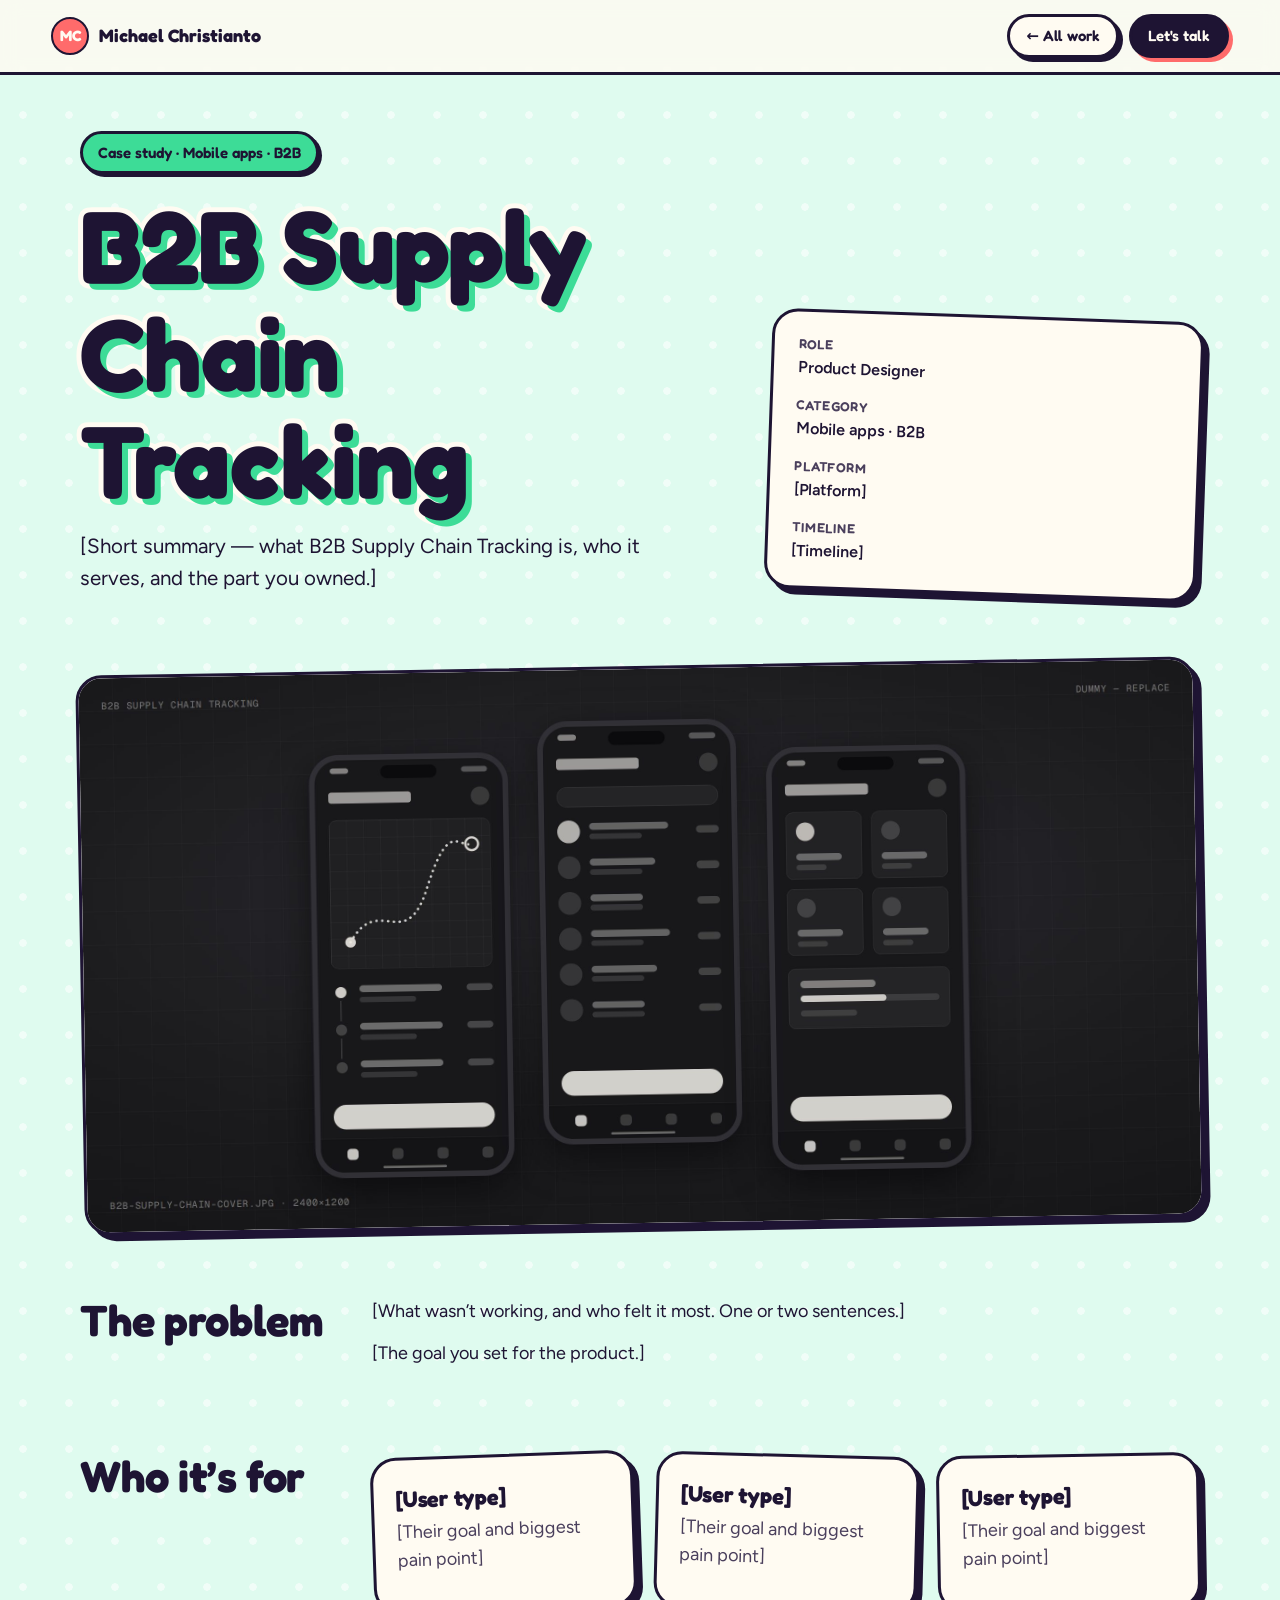
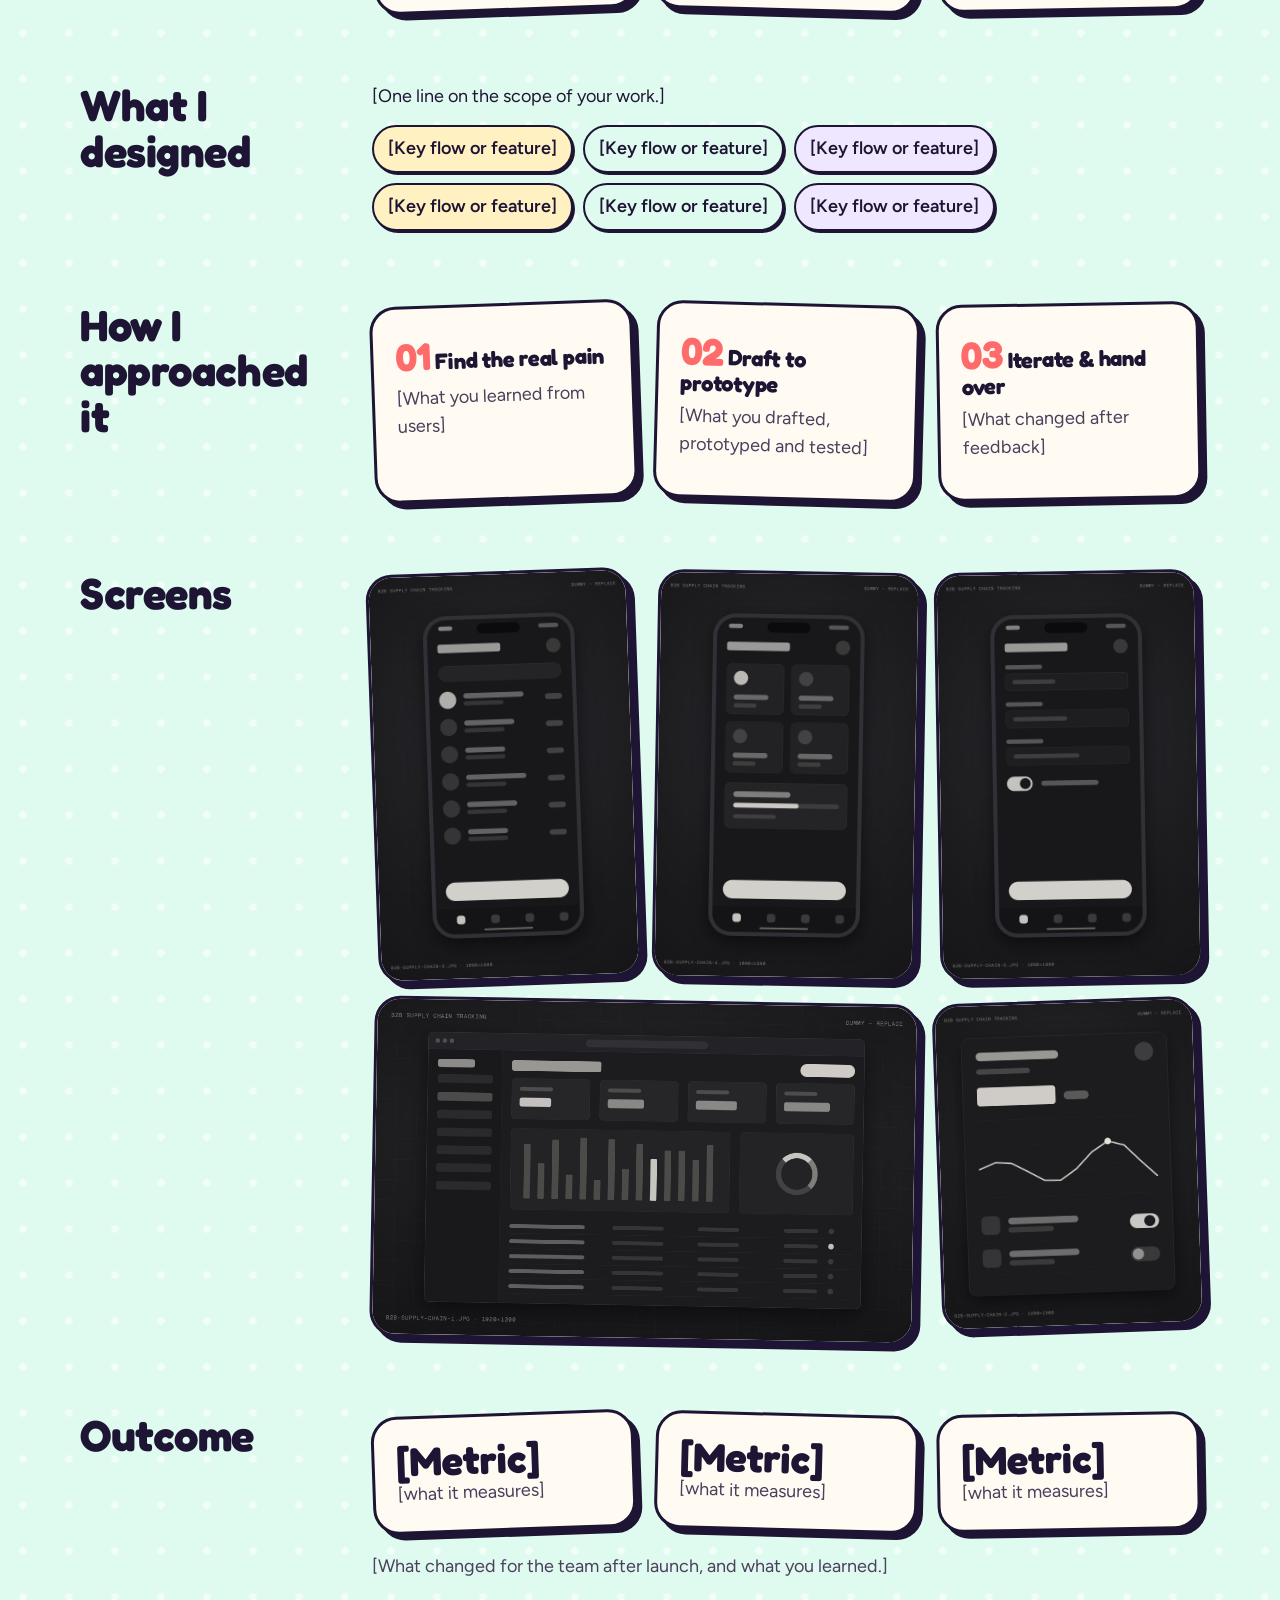
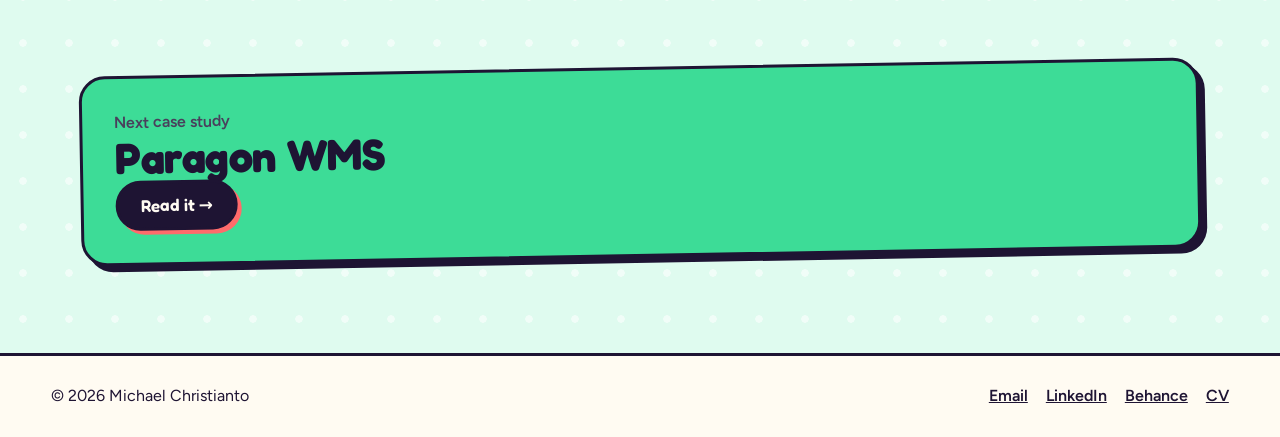
==== case/b2b-supply-chain.html @ cf715952 "Add files via upload" ====
<!doctype html>
<html lang="en">
<head>
<meta charset="utf-8">
<meta name="viewport" content="width=device-width, initial-scale=1">
<title>B2B Supply Chain Tracking — Case study · Michael Christianto</title>
<meta name="description" content="Case study: B2B Supply Chain Tracking (Mobile apps · B2B) — Product Designer, Michael Christianto.">
<link rel="icon" type="image/png" href="../assets/favicon.png">
<link rel="apple-touch-icon" href="../assets/apple-touch-icon.png">
<link rel="preconnect" href="https://fonts.googleapis.com">
<link rel="stylesheet" href="https://fonts.googleapis.com/css2?family=Fredoka:wght@500;600;700&family=Figtree:wght@400;500;600;700&display=swap">
<link rel="stylesheet" href="../assets/case.css">
<style>:root{--bg:#DFFBEF;--accent:#3DDC97}</style>
</head>
<body>
<header>
  <a class="logo" href="../index.html"><span>MC</span><span>Michael Christianto</span></a>
  <nav>
    <a class="btn" href="../index.html#work">← All work</a>
    <a class="btn btn-ink" href="mailto:michaelchristianto.job@gmail.com">Let's talk</a>
  </nav>
</header>
<main>
  <section class="hero">
    <div>
      <span class="label">Case study · Mobile apps · B2B</span>
      <h1 class="stroke">B2B Supply Chain Tracking</h1>
      <p class="lead">[Short summary — what B2B Supply Chain Tracking is, who it serves, and the part you owned.]</p>
    </div>
    <dl class="sticker meta" style="--r:2deg;margin:0"><div><dt>Role</dt><dd>Product Designer</dd></div><div><dt>Category</dt><dd>Mobile apps · B2B</dd></div><div><dt>Platform</dt><dd>[Platform]</dd></div><div><dt>Timeline</dt><dd>[Timeline]</dd></div></dl>
  </section>
  <div class="sticker shot cover" style="--r:-1deg"><span class="shot-ph">[Cover image]</span><img src="../assets/img/b2b-supply-chain-cover.jpg" alt="B2B Supply Chain Tracking — cover" decoding="async" onerror="this.remove()"></div>
  <section class="sec">
    <h2>The problem</h2>
    <div class="body"><p>[What wasn’t working, and who felt it most. One or two sentences.]</p><p>[The goal you set for the product.]</p></div>
  </section>
  <section class="sec">
    <h2>Who it’s for</h2>
    <div class="body"><div class="steps"><div class="sticker step" style="--r:-2deg"><h3>[User type]</h3><p>[Their goal and biggest pain point]</p></div><div class="sticker step" style="--r:1.5deg"><h3>[User type]</h3><p>[Their goal and biggest pain point]</p></div><div class="sticker step" style="--r:-1deg"><h3>[User type]</h3><p>[Their goal and biggest pain point]</p></div></div></div>
  </section>
  <section class="sec">
    <h2>What I designed</h2>
    <div class="body"><p>[One line on the scope of your work.]</p><div class="chips"><span>[Key flow or feature]</span><span>[Key flow or feature]</span><span>[Key flow or feature]</span><span>[Key flow or feature]</span><span>[Key flow or feature]</span><span>[Key flow or feature]</span></div></div>
  </section>
  <section class="sec">
    <h2>How I approached it</h2>
    <div class="body"><div class="steps"><div class="sticker step" style="--r:-2deg"><h3><b>01</b> Find the real pain</h3><p>[What you learned from users]</p></div><div class="sticker step" style="--r:1.5deg"><h3><b>02</b> Draft to prototype</h3><p>[What you drafted, prototyped and tested]</p></div><div class="sticker step" style="--r:-1deg"><h3><b>03</b> Iterate &amp; hand over</h3><p>[What changed after feedback]</p></div></div></div>
  </section>
  <section class="sec">
    <h2>Screens</h2>
    <div class="body"><div class="gallery"><div class="sticker shot" style="--r:-2deg"><span class="shot-ph">[Mobile screen]</span><img src="../assets/img/b2b-supply-chain-3.jpg" alt="B2B Supply Chain Tracking — mobile screen 1" loading="lazy" decoding="async" onerror="this.remove()"></div><div class="sticker shot" style="--r:1deg"><span class="shot-ph">[Mobile screen]</span><img src="../assets/img/b2b-supply-chain-4.jpg" alt="B2B Supply Chain Tracking — mobile screen 2" loading="lazy" decoding="async" onerror="this.remove()"></div><div class="sticker shot" style="--r:-1deg"><span class="shot-ph">[Mobile screen]</span><img src="../assets/img/b2b-supply-chain-5.jpg" alt="B2B Supply Chain Tracking — mobile screen 3" loading="lazy" decoding="async" onerror="this.remove()"></div><div class="sticker shot wide" style="--r:1deg"><span class="shot-ph">[Wide screen]</span><img src="../assets/img/b2b-supply-chain-1.jpg" alt="B2B Supply Chain Tracking — wide screen" loading="lazy" decoding="async" onerror="this.remove()"></div><div class="sticker shot detail" style="--r:-2deg"><span class="shot-ph">[Detail]</span><img src="../assets/img/b2b-supply-chain-2.jpg" alt="B2B Supply Chain Tracking — detail" loading="lazy" decoding="async" onerror="this.remove()"></div></div></div>
  </section>
  <section class="sec">
    <h2>Outcome</h2>
    <div class="body"><div class="results"><div class="sticker" style="--r:-2deg"><strong>[Metric]</strong><span class="muted">[what it measures]</span></div><div class="sticker" style="--r:1.5deg"><strong>[Metric]</strong><span class="muted">[what it measures]</span></div><div class="sticker" style="--r:-1deg"><strong>[Metric]</strong><span class="muted">[what it measures]</span></div></div><p class="muted" style="margin-top:22px">[What changed for the team after launch, and what you learned.]</p></div>
  </section>
  <a class="sticker next" href="paragon-wms.html" style="--r:-1deg">
    <div><span class="muted" style="font-weight:600">Next case study</span><h2>Paragon WMS</h2></div>
    <span class="btn btn-ink">Read it →</span>
  </a>
</main>
<footer>
  <span>© 2026 Michael Christianto</span>
  <nav>
    <a href="mailto:michaelchristianto.job@gmail.com">Email</a>
    <a href="https://www.linkedin.com/in/michael-christiantoo/" target="_blank" rel="noopener noreferrer">LinkedIn</a>
    <a href="https://www.behance.net/michaelchristianto" target="_blank" rel="noopener noreferrer">Behance</a>
    <a href="https://drive.google.com/file/d/1l_kRScQsm5MerBtPpweXRXTKqoEeShX1/view?usp=drive_link" target="_blank" rel="noopener noreferrer">CV</a>
  </nav>
</footer>
<script src="../assets/bubbles.js"></script>
</body>
</html>
---- assets/case.css ----
/* Case study pages — same sticker language as the landing page */
:root{
  --ink:#1E1433; --cream:#FFFBF2; --muted:#4A3F5C;
  --coral:#FF6B6B; --butter:#FFD23F; --mint:#3DDC97; --sky:#4DA8FF; --lilac:#A77BFF; --pink:#FF8FC7;
  --bg:#FFF3B8; --accent:var(--butter);
  --display:'Fredoka',system-ui,sans-serif;
}
*{box-sizing:border-box}
html{scroll-behavior:smooth}
body{margin:0;font-family:'Figtree',system-ui,sans-serif;color:var(--ink);line-height:1.55;
  background-color:var(--bg);
  background-image:radial-gradient(rgba(255,255,255,.55) 3.5px,transparent 4px);
  background-size:46px 46px}
a{color:inherit}
h1,h2,h3{font-family:var(--display);margin:0;font-weight:700;letter-spacing:-.01em;line-height:1.05}
img{max-width:100%;display:block}

.sticker{background:var(--cream);border:3px solid var(--ink);border-radius:26px;box-shadow:6px 6px 0 var(--ink);transform:rotate(var(--r,0deg));transition:transform .25s cubic-bezier(.34,1.56,.64,1),box-shadow .25s}
a.sticker{text-decoration:none;display:block}
a.sticker:hover{transform:rotate(calc(var(--r,0deg) * -1)) translate(-3px,-3px);box-shadow:9px 9px 0 var(--ink)}
a.sticker:active{transform:translate(3px,3px) scale(.98);box-shadow:2px 2px 0 var(--ink)}
.label{display:inline-flex;align-items:center;padding:7px 15px;border:3px solid var(--ink);border-radius:999px;font-family:var(--display);font-weight:600;font-size:15px;box-shadow:3px 3px 0 var(--ink);background:var(--accent)}
.btn{display:inline-flex;align-items:center;gap:10px;height:50px;padding:0 22px;border:3px solid var(--ink);border-radius:999px;font-family:var(--display);font-weight:600;font-size:17px;text-decoration:none;box-shadow:4px 4px 0 var(--ink);transition:transform .2s,box-shadow .2s;background:var(--cream)}
.btn:hover{transform:translate(-2px,-2px);box-shadow:6px 6px 0 var(--ink)}
.btn:active{transform:translate(3px,3px);box-shadow:1px 1px 0 var(--ink)}
.btn-ink{background:var(--ink);color:var(--cream);box-shadow:4px 4px 0 var(--coral)}
.ph{display:grid;place-items:center;text-align:center;padding:16px;font-family:var(--display);font-weight:600;color:var(--muted);border:3px dashed rgba(30,20,51,.35);border-radius:18px;background:rgba(255,255,255,.45)}
.muted{color:var(--muted)}
.stroke{-webkit-text-stroke:10px var(--cream);paint-order:stroke fill}

header{position:sticky;top:0;z-index:10;display:flex;justify-content:space-between;align-items:center;gap:12px;padding:14px clamp(16px,4vw,56px);background:rgba(255,251,242,.8);-webkit-backdrop-filter:blur(10px);backdrop-filter:blur(10px);border-bottom:3px solid var(--ink)}
.logo{display:flex;align-items:center;gap:10px;text-decoration:none;font-family:var(--display);font-weight:700;font-size:18px}
.logo span:first-child{width:38px;height:38px;border-radius:50%;background:var(--coral);color:var(--cream);display:grid;place-items:center;font-size:15px;border:2.5px solid var(--ink)}
header nav{display:flex;gap:10px}
header nav .btn{height:44px;font-size:15px;padding:0 16px}

main{width:min(1120px,100% - 32px);margin:0 auto;padding:56px 0 96px;display:flex;flex-direction:column;gap:72px}
.hero{display:grid;grid-template-columns:1.2fr .8fr;gap:40px;align-items:end}
.hero h1{font-size:clamp(48px,8vw,104px);text-shadow:6px 6px 0 var(--accent);margin:18px 0 16px}
.hero .lead{font-size:clamp(18px,1.6vw,21px);max-width:560px;margin:0}
.meta{padding:22px 24px;display:grid;gap:14px}
.meta div{display:grid;gap:2px}
.meta dt{font-family:var(--display);font-weight:600;font-size:13px;letter-spacing:.06em;text-transform:uppercase;color:var(--muted)}
.meta dd{margin:0;font-weight:600}
.cover{aspect-ratio:2/1}

.sec{display:grid;grid-template-columns:260px 1fr;gap:32px;align-items:start}
.sec h2{font-size:clamp(30px,3.4vw,44px)}
.sec .body{font-size:18px}
.sec .body p{margin:0 0 14px}
.chips{display:flex;flex-wrap:wrap;gap:10px;margin-top:6px}
.chips span{padding:8px 14px;border:2.5px solid var(--ink);border-radius:999px;background:var(--cream);font-weight:600;box-shadow:2px 2px 0 var(--ink);transition:transform .2s}
.chips span:nth-child(3n+1){background:#FFF1C2}.chips span:nth-child(3n+2){background:#DFFBEF}.chips span:nth-child(3n){background:#EFE6FF}
.chips span:hover{transform:translateY(-3px) rotate(-2deg)}
.steps{display:grid;grid-template-columns:repeat(3,1fr);gap:20px}
.step{padding:22px}
.step b{font-family:var(--display);font-size:38px;color:var(--coral)}
.step h3{font-size:22px;margin:6px 0 8px}
.step p{margin:0;color:var(--muted)}
.gallery{display:grid;grid-template-columns:repeat(3,1fr);gap:20px}
.gallery .ph{aspect-ratio:9/16}
.gallery .wide{grid-column:span 2;aspect-ratio:auto}
.results{display:grid;grid-template-columns:repeat(3,1fr);gap:20px}
.results .sticker{padding:22px}
.results strong{display:block;font-family:var(--display);font-size:40px;line-height:1}

.next{display:flex;justify-content:space-between;align-items:center;gap:24px;padding:32px;background:var(--accent)}
.next h2{font-size:clamp(28px,3.4vw,44px)}
footer{border-top:3px solid var(--ink);padding:28px clamp(16px,4vw,56px);display:flex;justify-content:space-between;flex-wrap:wrap;gap:16px;background:var(--cream)}
footer nav{display:flex;gap:18px;flex-wrap:wrap}
footer a{font-weight:600}

@media (max-width:860px){
  header nav .btn:not(.btn-ink){display:none}
  .hero,.sec{grid-template-columns:1fr}
  .sec{gap:14px}
  .steps,.results{grid-template-columns:1fr}
  .gallery{grid-template-columns:1fr 1fr}
  .gallery .wide{grid-column:span 2}
  .next{flex-direction:column;align-items:flex-start}
  main{gap:56px;padding-top:36px}
}
@media (max-width:420px){ .logo span:last-child{display:none} .gallery{gap:12px} }
@media (prefers-reduced-motion:reduce){ *{transition:none!important;scroll-behavior:auto!important} }

/* ---------- round 3: images, lists, process ---------- */
.shot{position:relative;overflow:hidden;background:#fff;padding:0}
.shot img{position:absolute;inset:0;width:100%;height:100%;object-fit:cover;display:block}
.shot-ph{position:absolute;inset:0;display:grid;place-items:center;font-family:var(--display);font-weight:600;color:var(--muted)}
.gallery .shot{aspect-ratio:9/14}
.gallery .shot.wide{grid-column:span 2;aspect-ratio:16/10}
.gallery .shot.detail{aspect-ratio:4/5}
.ticks{list-style:none;margin:0;padding:0;display:grid;gap:12px}
.ticks li{position:relative;padding:14px 18px 14px 56px;background:var(--cream);border:3px solid var(--ink);border-radius:18px;box-shadow:3px 3px 0 var(--ink);font-weight:500}
.ticks li::before{content:"✓";position:absolute;left:14px;top:50%;transform:translateY(-50%);width:28px;height:28px;border-radius:50%;display:grid;place-items:center;background:var(--mint);border:2px solid var(--ink);font-weight:700;font-size:14px}
.ticks.bad li::before{content:"!";background:var(--coral);color:var(--cream)}
.steps.two{grid-template-columns:repeat(2,1fr)}
.flow-list{list-style:none;margin:12px 0 0;padding:0;counter-reset:f;display:grid;gap:10px}
.flow-list li{counter-increment:f;display:flex;gap:12px;align-items:center;font-weight:600}
.flow-list li::before{content:counter(f);flex:none;width:28px;height:28px;border-radius:50%;display:grid;place-items:center;background:var(--accent);border:2px solid var(--ink);font-family:var(--display);font-size:13px}
.step b + h3,.step h3 b{color:var(--coral)}
@media (max-width:860px){
  .cover{aspect-ratio:4/3}
  .gallery .shot.detail{grid-column:span 2}
  .steps.two{grid-template-columns:1fr}
}
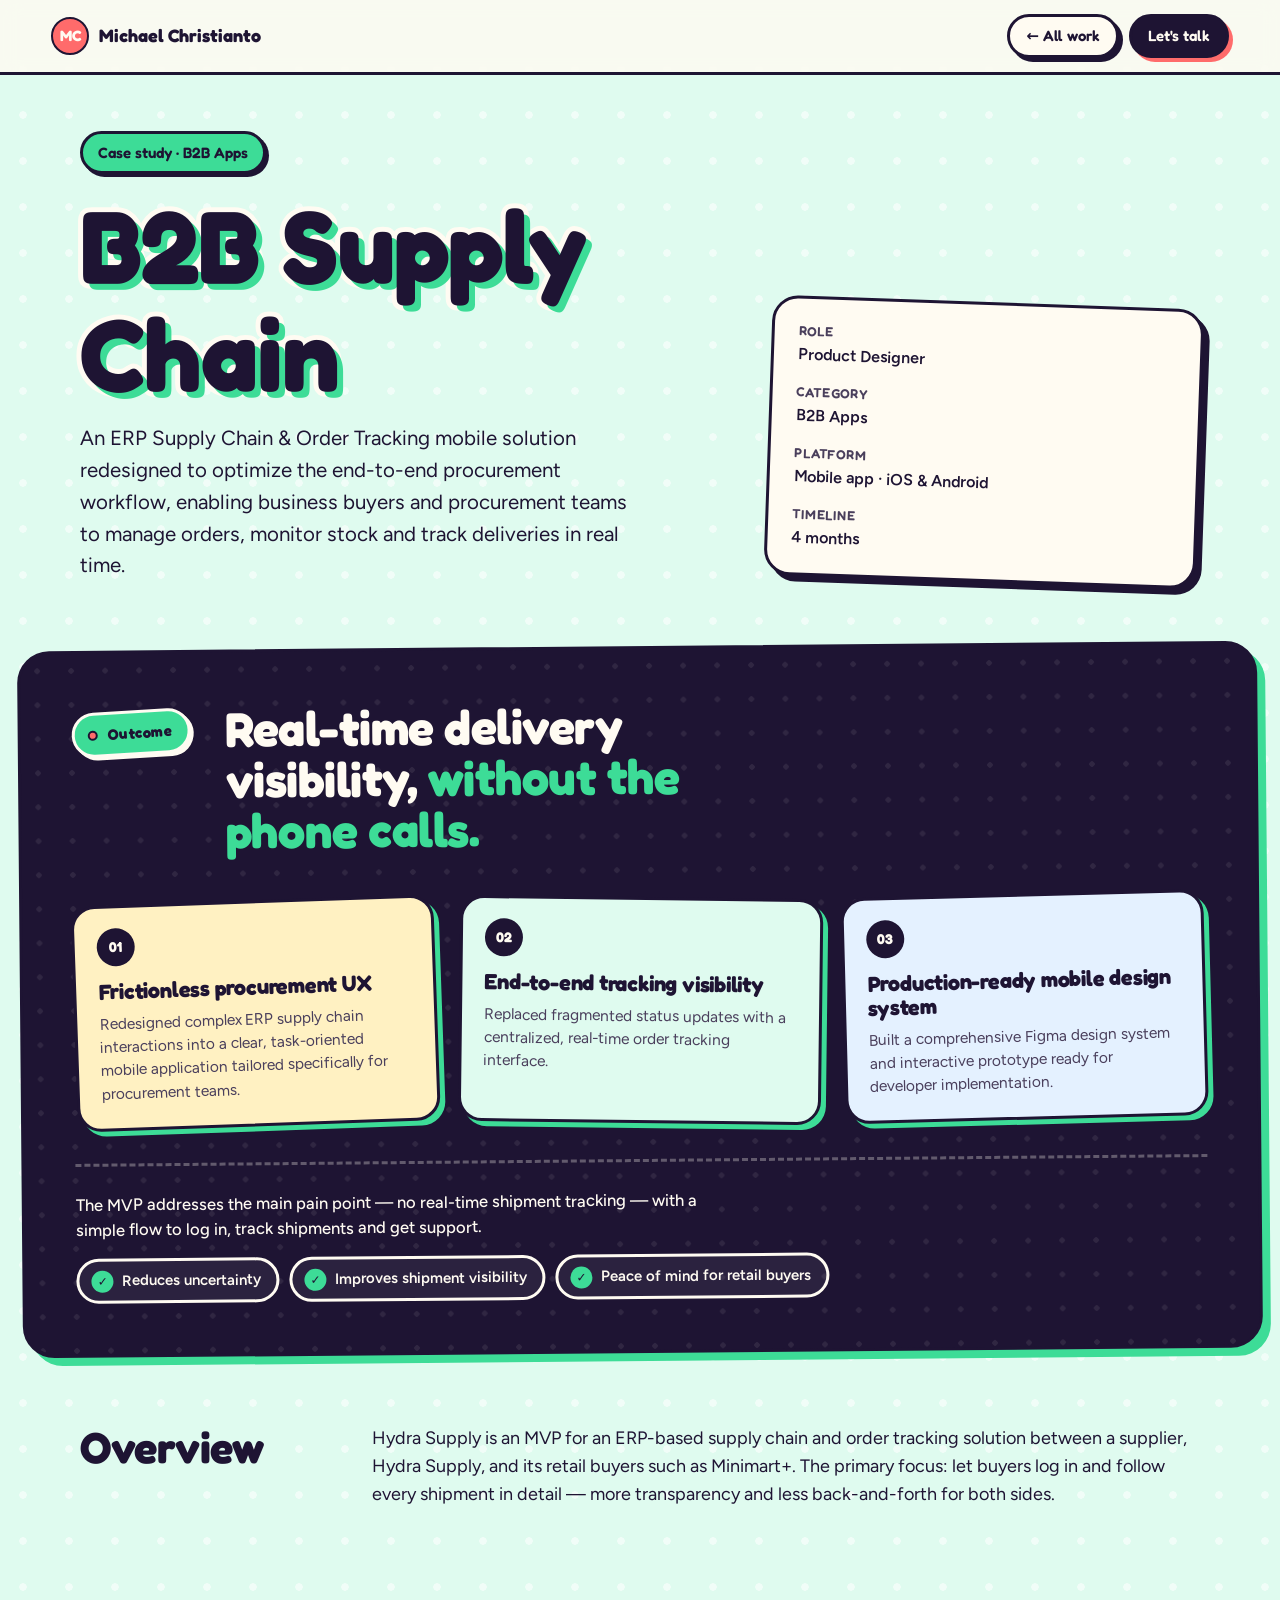
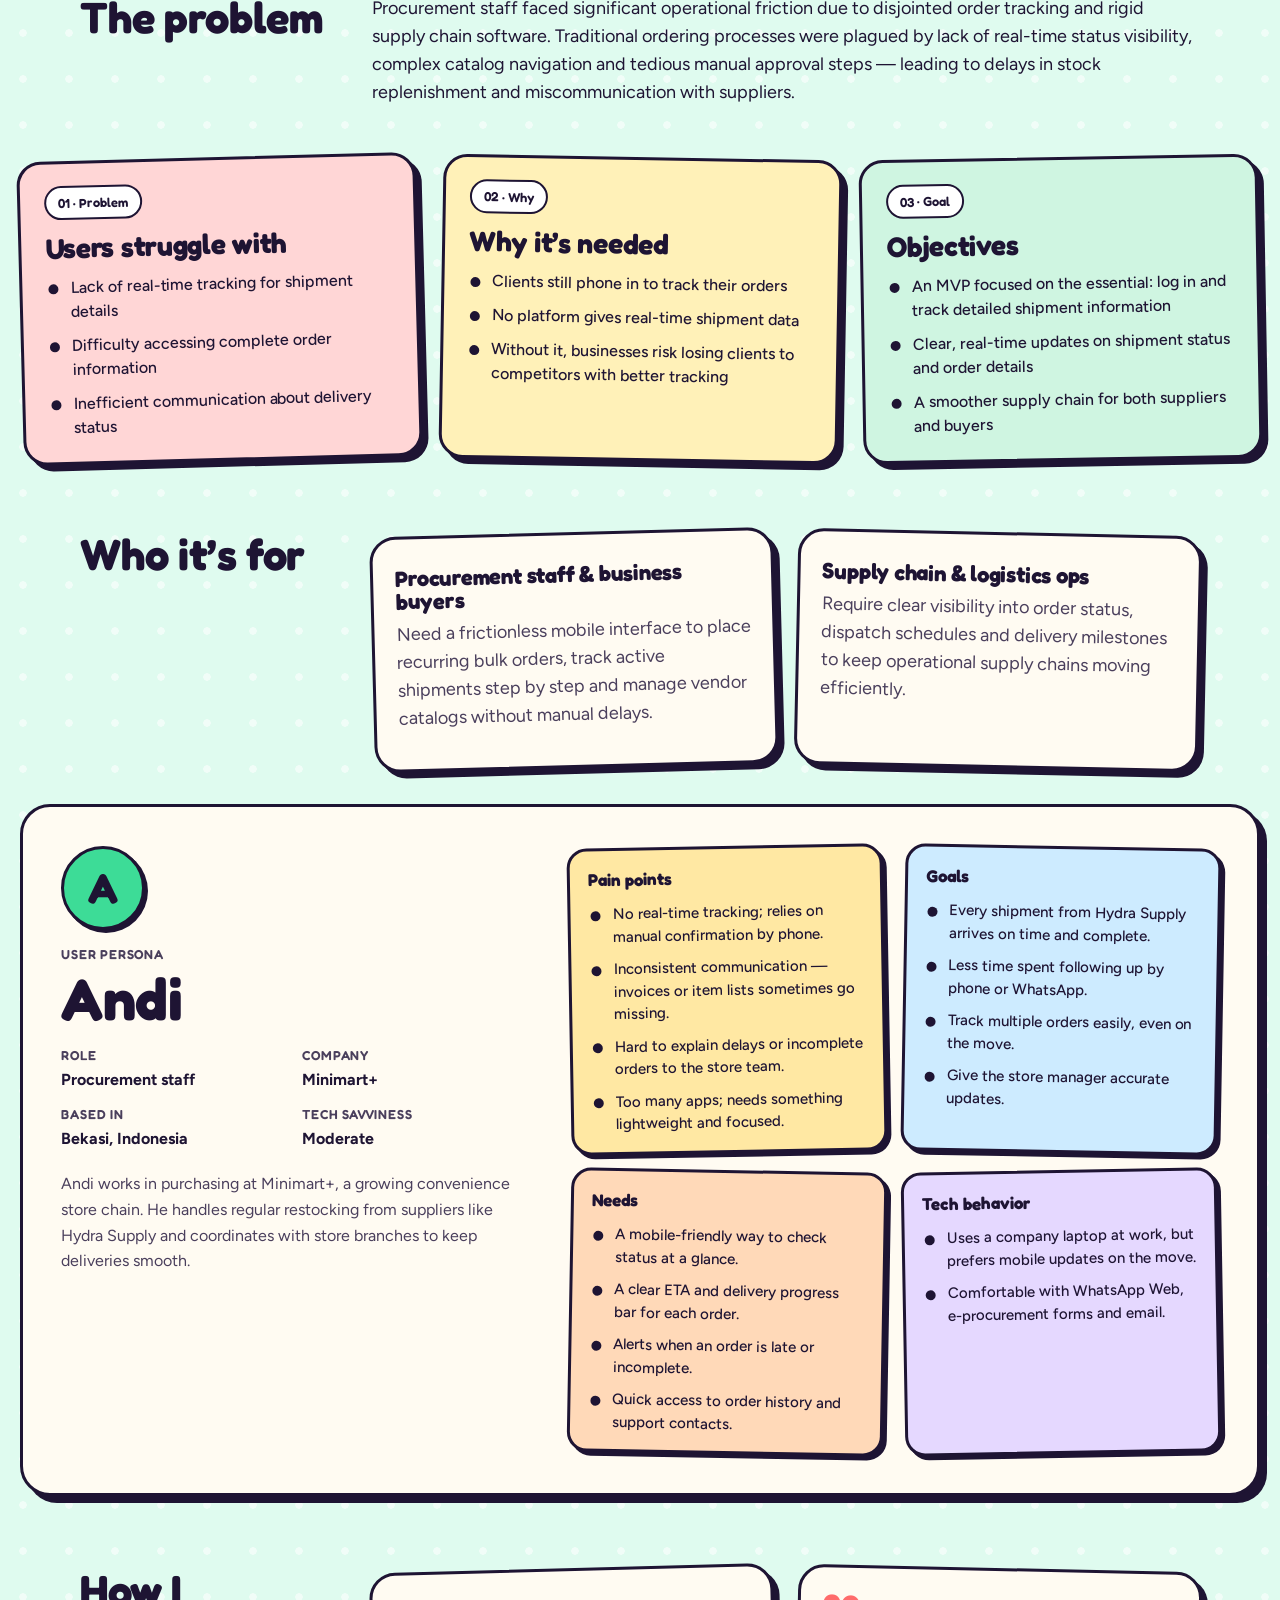
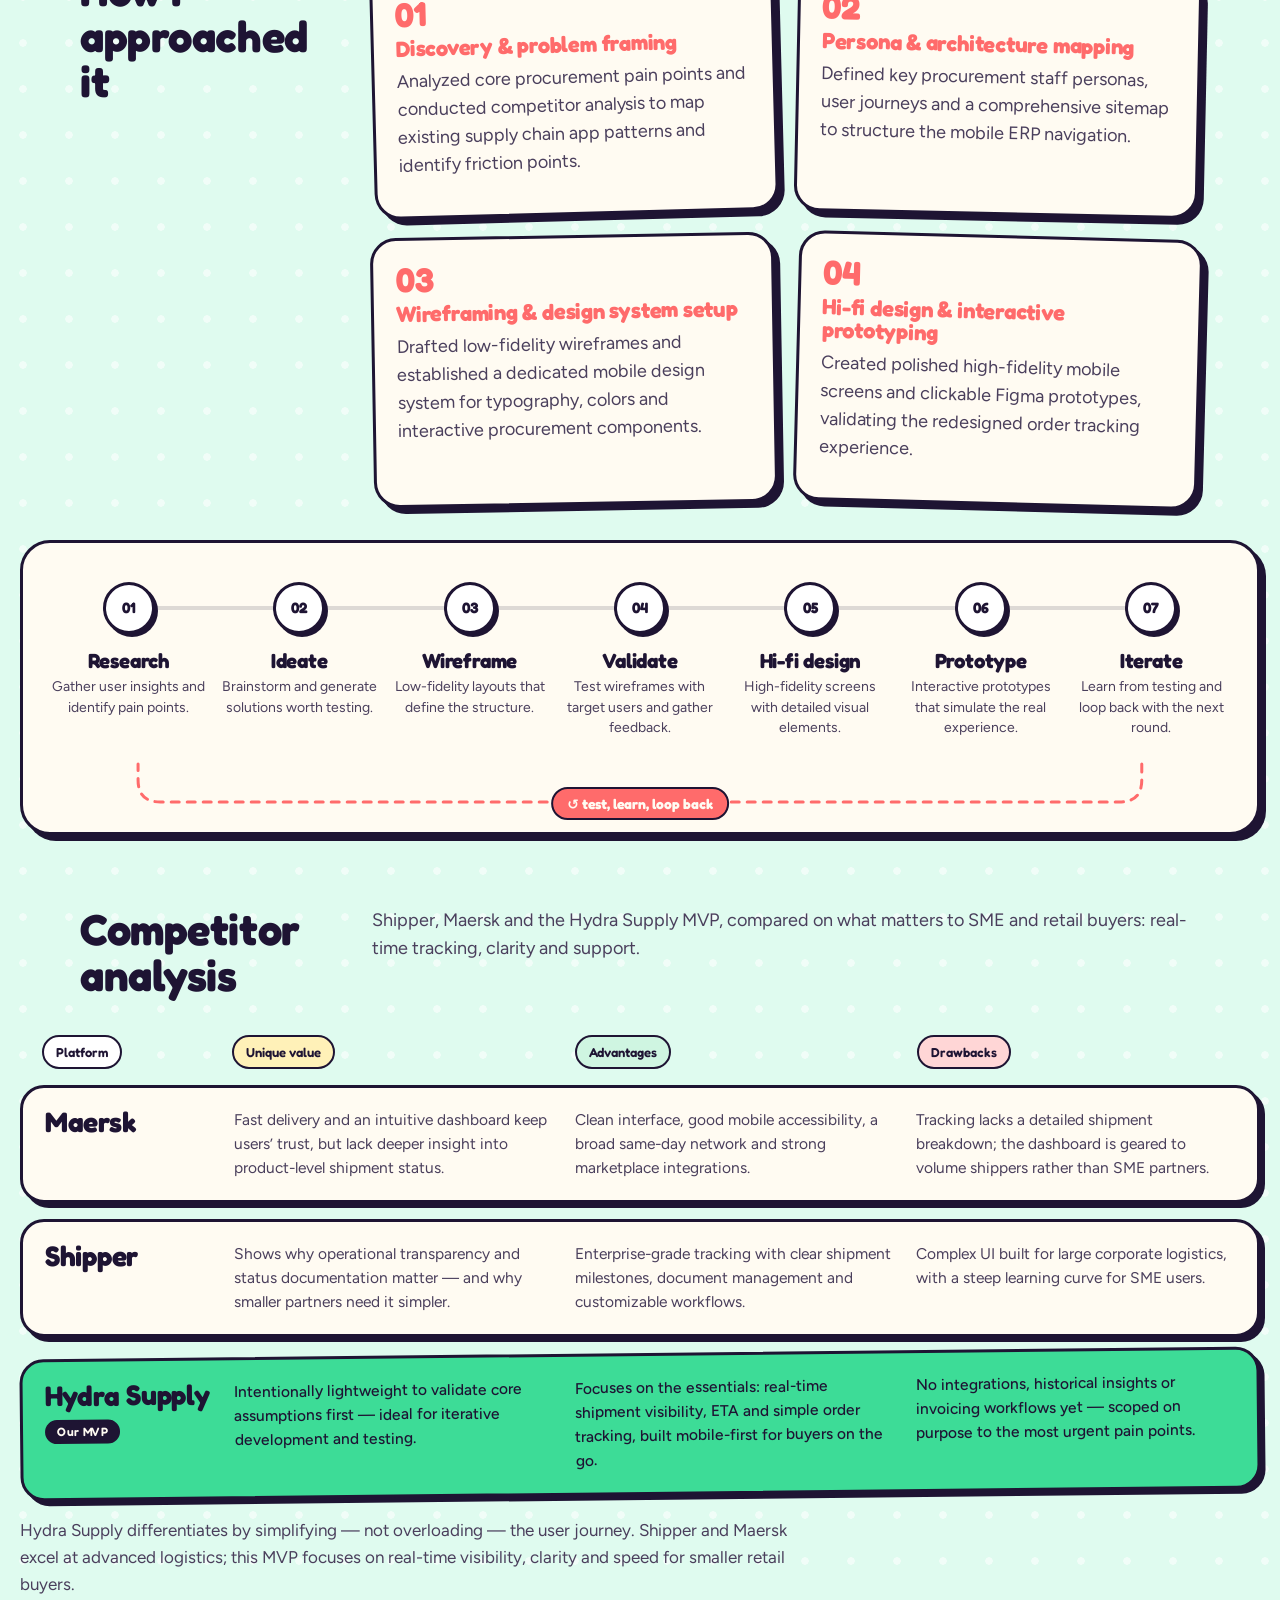
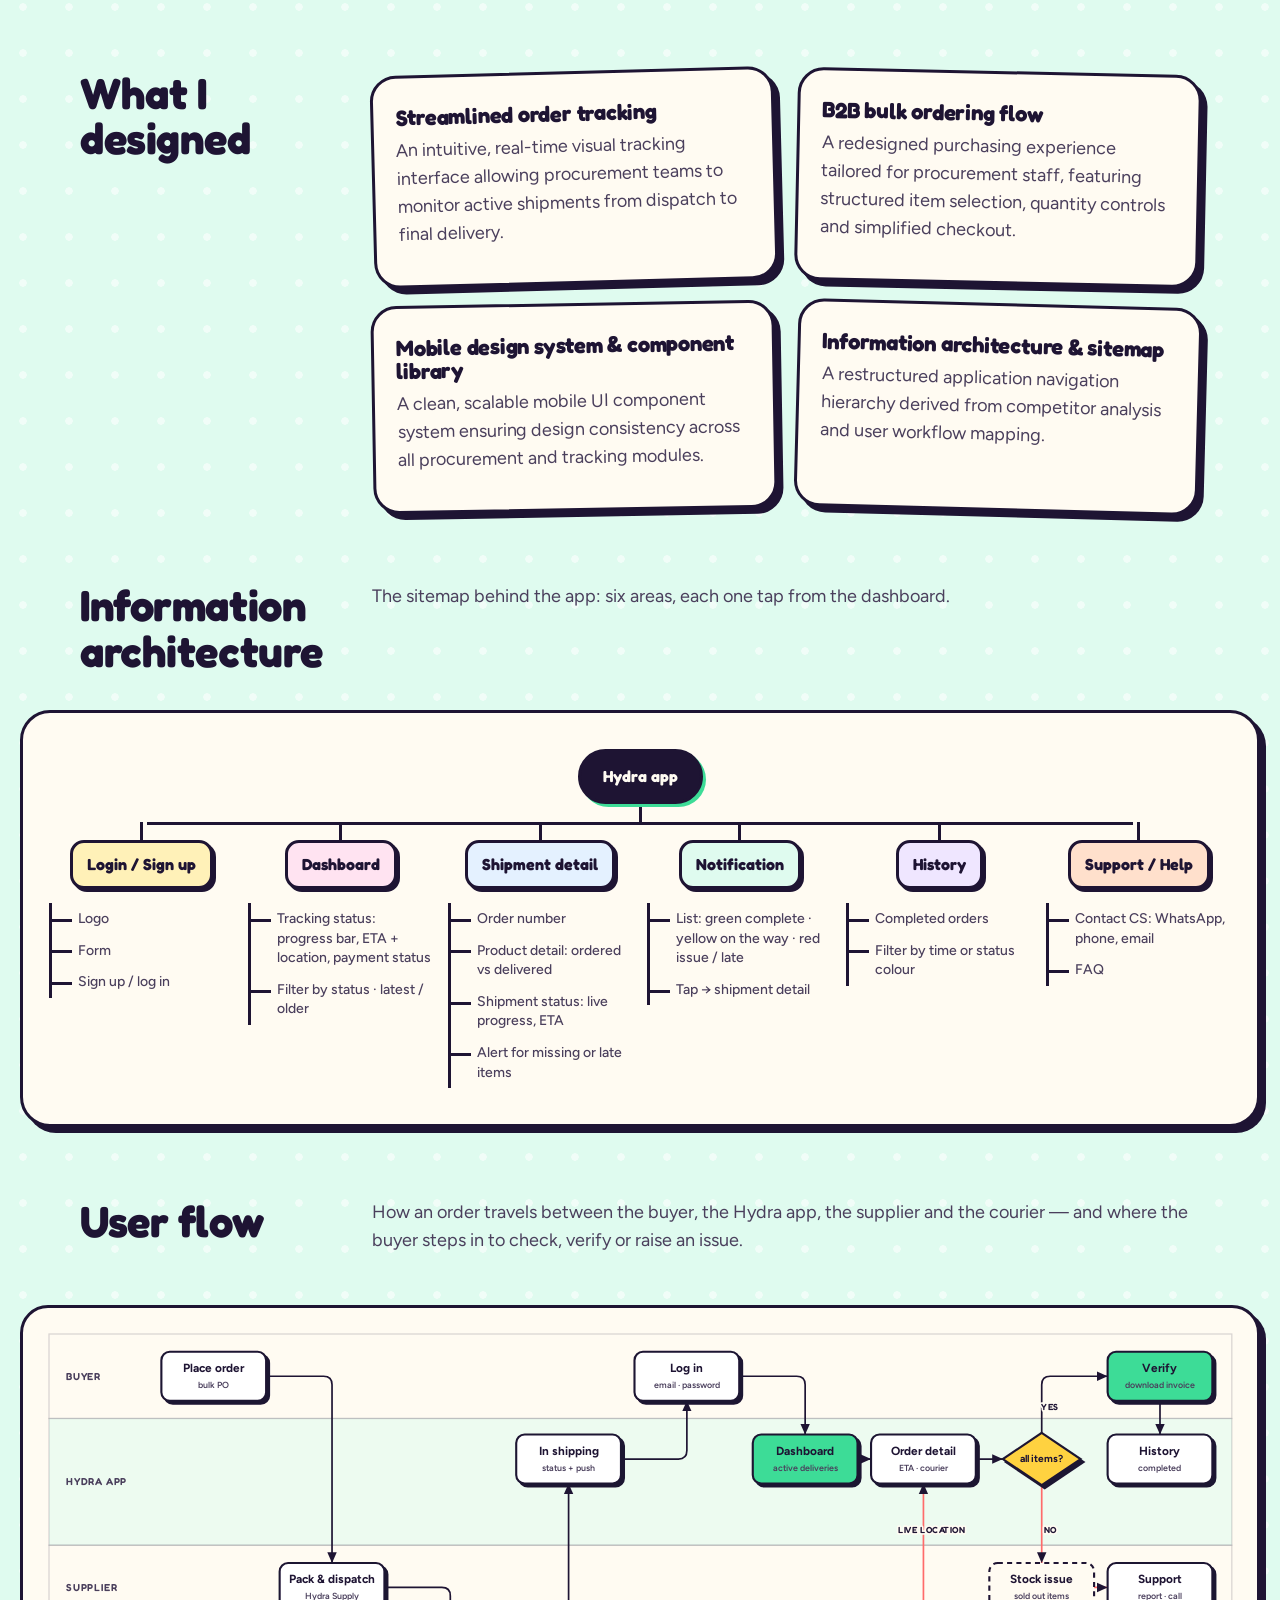
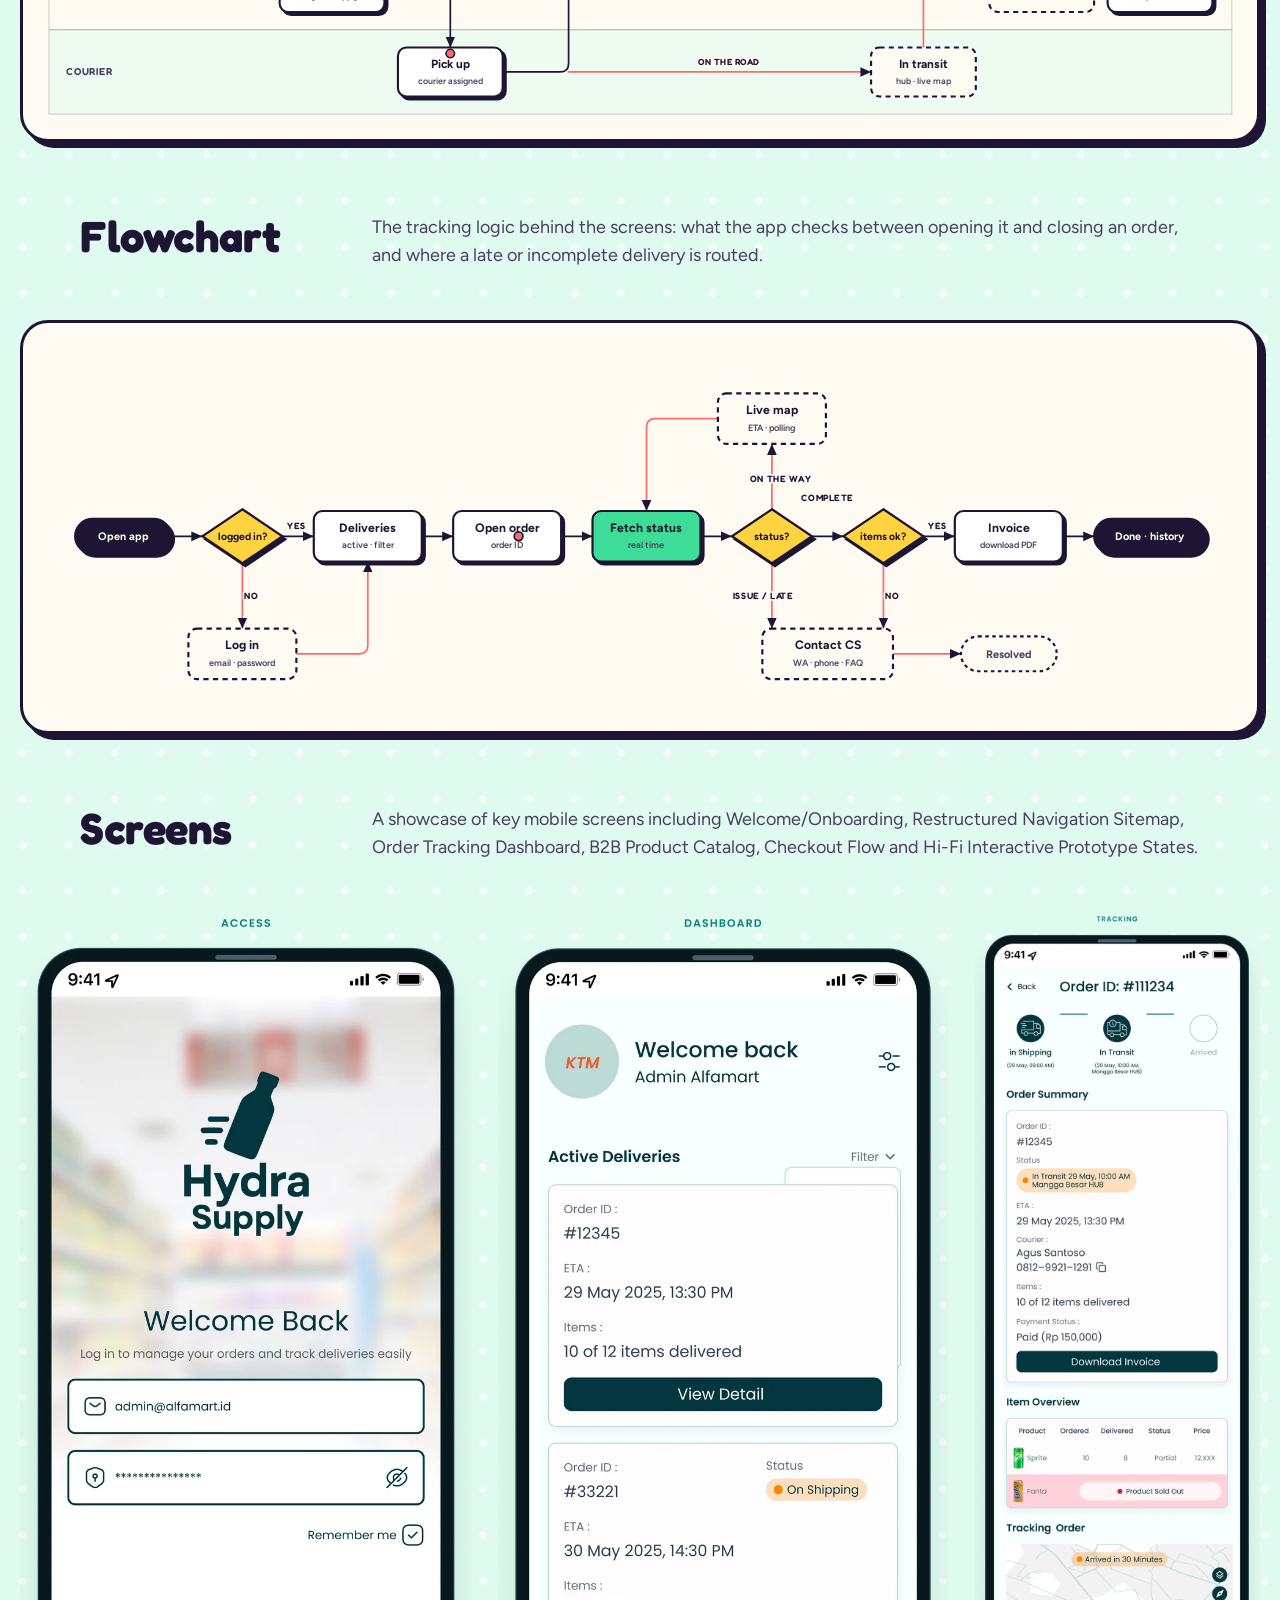
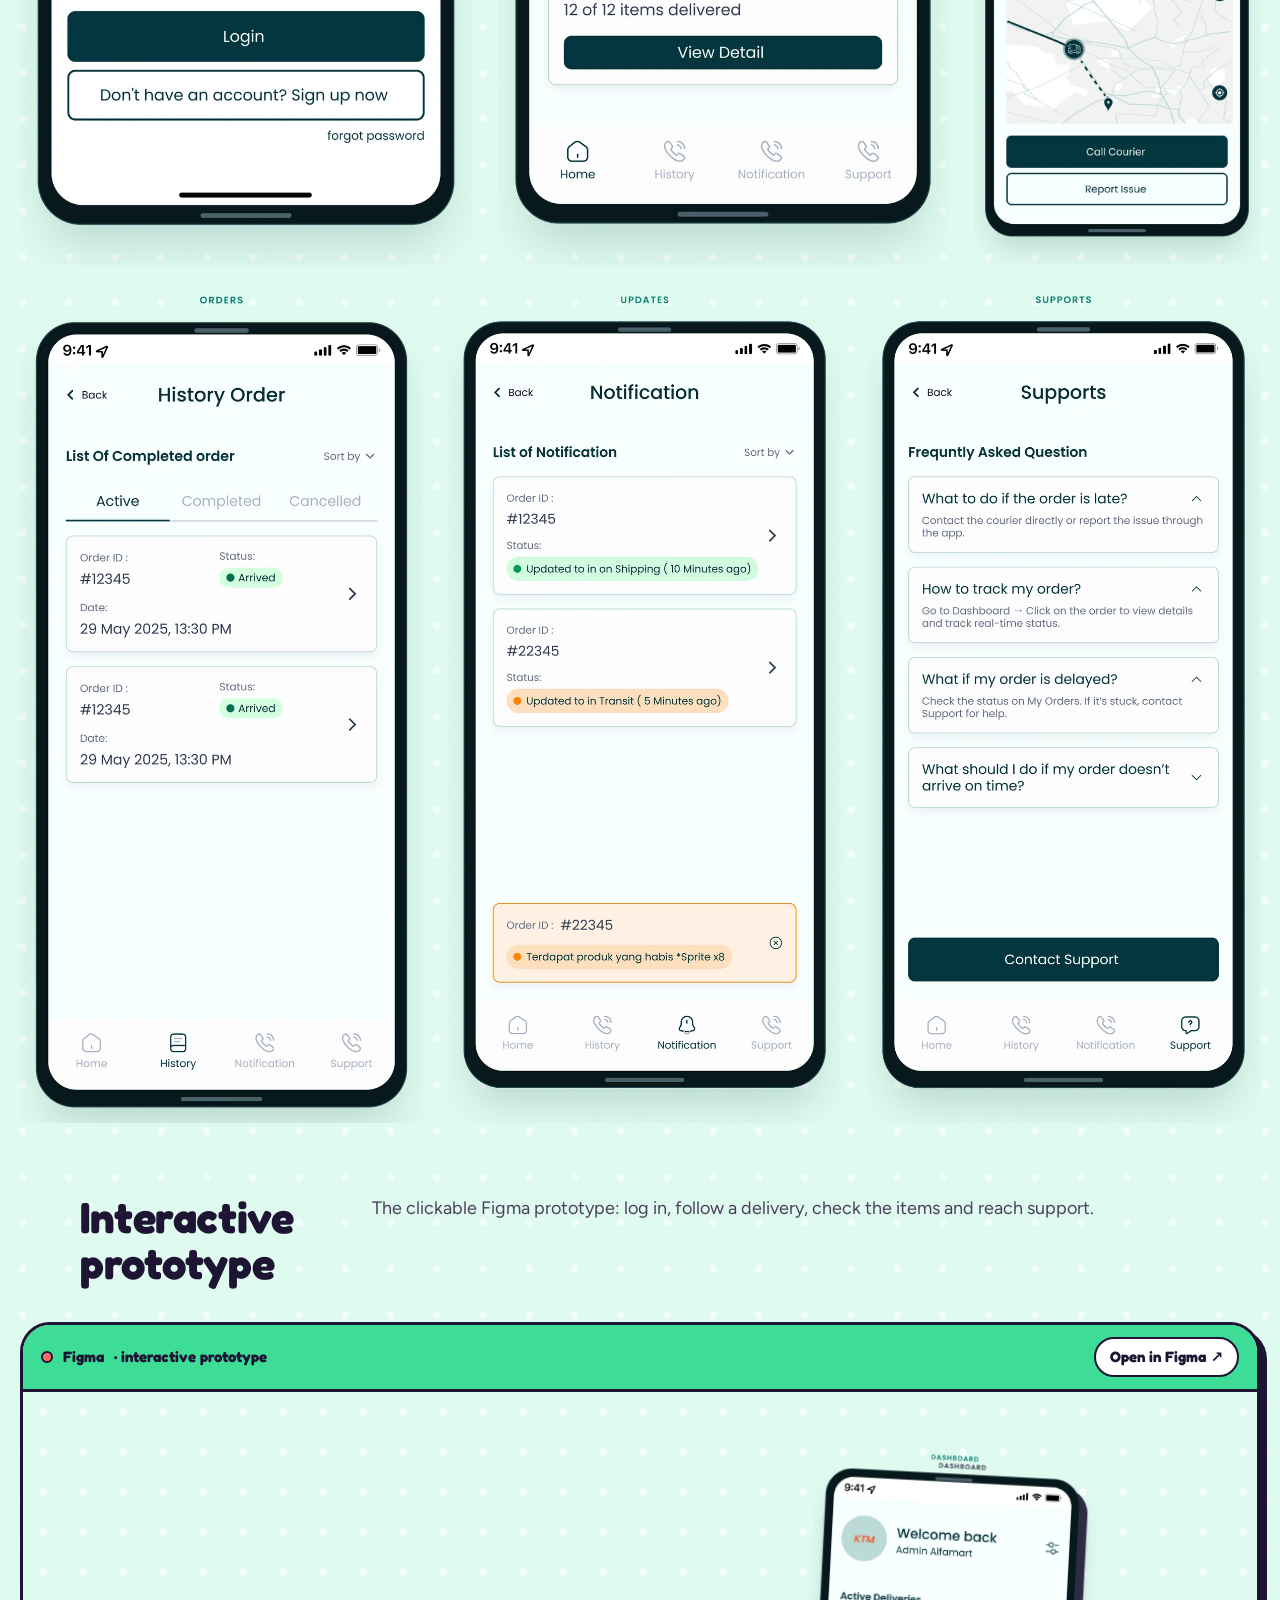
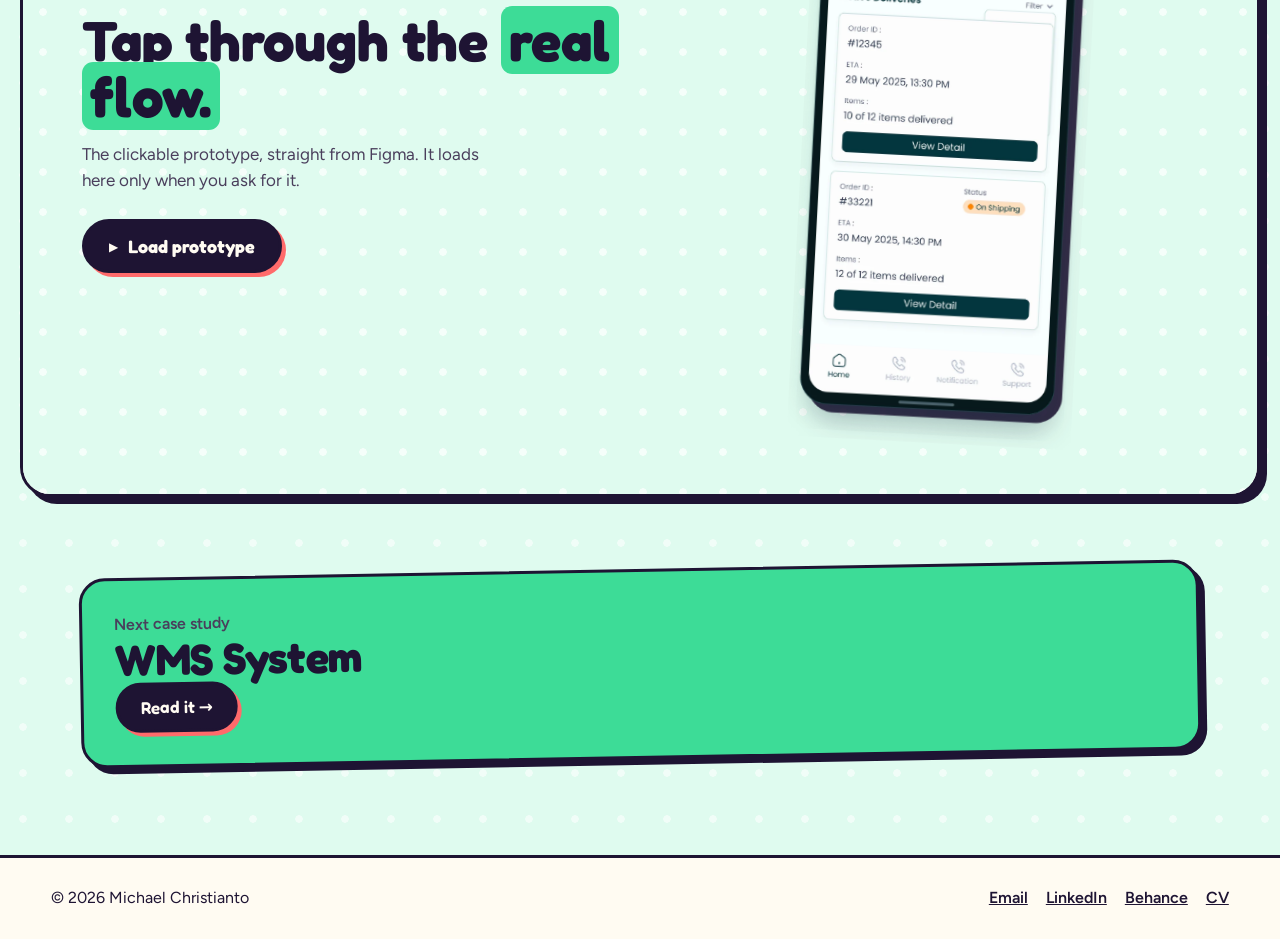
==== commit f6c1e722: "Add files via upload" ====
--- a/case/b2b-supply-chain.html
+++ b/case/b2b-supply-chain.html
@@ -3,8 +3,9 @@
 <head>
 <meta charset="utf-8">
 <meta name="viewport" content="width=device-width, initial-scale=1">
-<title>B2B Supply Chain Tracking — Case study · Michael Christianto</title>
-<meta name="description" content="Case study: B2B Supply Chain Tracking (Mobile apps · B2B) — Product Designer, Michael Christianto.">
+<title>B2B Supply Chain — Case study · Michael Christianto</title>
+<meta name="description" content="Case study: B2B Supply Chain (B2B Apps) — Product Designer, Michael Christianto.">
+<script>document.documentElement.classList.add('js')</script>
 <link rel="icon" type="image/png" href="../assets/favicon.png">
 <link rel="apple-touch-icon" href="../assets/apple-touch-icon.png">
 <link rel="preconnect" href="https://fonts.googleapis.com">
@@ -13,6 +14,7 @@
 <style>:root{--bg:#DFFBEF;--accent:#3DDC97}</style>
 </head>
 <body>
+<svg width="0" height="0" style="position:absolute" aria-hidden="true" focusable="false"><defs><filter id="p1-sh" x="-10%" y="-10%" width="130%" height="140%"><feFlood flood-color="#1E1433"/><feComposite in2="SourceAlpha" operator="in"/><feOffset dx="3" dy="3" result="s"/><feMerge><feMergeNode in="s"/><feMergeNode in="SourceGraphic"/></feMerge></filter></defs></svg>
 <header>
   <a class="logo" href="../index.html"><span>MC</span><span>Michael Christianto</span></a>
   <nav>
@@ -23,39 +25,81 @@
 <main>
   <section class="hero">
     <div>
-      <span class="label">Case study · Mobile apps · B2B</span>
-      <h1 class="stroke">B2B Supply Chain Tracking</h1>
-      <p class="lead">[Short summary — what B2B Supply Chain Tracking is, who it serves, and the part you owned.]</p>
+      <span class="label">Case study · B2B Apps</span>
+      <h1 class="stroke">B2B Supply Chain</h1>
+      <p class="lead">An ERP Supply Chain &amp; Order Tracking mobile solution redesigned to optimize the end-to-end procurement workflow, enabling business buyers and procurement teams to manage orders, monitor stock and track deliveries in real time.</p>
     </div>
-    <dl class="sticker meta" style="--r:2deg;margin:0"><div><dt>Role</dt><dd>Product Designer</dd></div><div><dt>Category</dt><dd>Mobile apps · B2B</dd></div><div><dt>Platform</dt><dd>[Platform]</dd></div><div><dt>Timeline</dt><dd>[Timeline]</dd></div></dl>
+    <dl class="sticker meta" style="--r:2deg;margin:0"><div><dt>Role</dt><dd>Product Designer</dd></div><div><dt>Category</dt><dd>B2B Apps</dd></div><div><dt>Platform</dt><dd>Mobile app · iOS &amp; Android</dd></div><div><dt>Timeline</dt><dd>4 months</dd></div></dl>
   </section>
-  <div class="sticker shot cover" style="--r:-1deg"><span class="shot-ph">[Cover image]</span><img src="../assets/img/b2b-supply-chain-cover.jpg" alt="B2B Supply Chain Tracking — cover" decoding="async" onerror="this.remove()"></div>
+  <div class="wide oh-wrap"><section class="oh" id="outcome" aria-labelledby="oh-title"><div class="oh-in"><header class="oh-head"><span class="mono oh-tag"><i aria-hidden="true"></i>Outcome</span><h2 class="oh-lead" id="oh-title">Real-time delivery visibility, <em>without the phone calls.</em></h2></header><div class="oh-grid"><div class="oh-item"><span class="mono oh-i">01</span><h3>Frictionless procurement UX</h3><p>Redesigned complex ERP supply chain interactions into a clear, task-oriented mobile application tailored specifically for procurement teams.</p></div><div class="oh-item"><span class="mono oh-i">02</span><h3>End-to-end tracking visibility</h3><p>Replaced fragmented status updates with a centralized, real-time order tracking interface.</p></div><div class="oh-item"><span class="mono oh-i">03</span><h3>Production-ready mobile design system</h3><p>Built a comprehensive Figma design system and interactive prototype ready for developer implementation.</p></div></div><div class="oh-extra"><p>The MVP addresses the main pain point — no real-time shipment tracking — with a simple flow to log in, track shipments and get support.</p><ul class="checks"><li>Reduces uncertainty</li><li>Improves shipment visibility</li><li>Peace of mind for retail buyers</li></ul></div></div></section></div>
   <section class="sec">
+    <h2>Overview</h2>
+    <div class="body"><p>Hydra Supply is an MVP for an ERP-based supply chain and order tracking solution between a supplier, Hydra Supply, and its retail buyers such as Minimart+. The primary focus: let buyers log in and follow every shipment in detail — more transparency and less back-and-forth for both sides.</p></div>
+  </section>
+  <section class="sec sec-lead">
     <h2>The problem</h2>
-    <div class="body"><p>[What wasn’t working, and who felt it most. One or two sentences.]</p><p>[The goal you set for the product.]</p></div>
+    <div class="body"><p>Procurement staff faced significant operational friction due to disjointed order tracking and rigid supply chain software. Traditional ordering processes were plagued by lack of real-time status visibility, complex catalog navigation and tedious manual approval steps — leading to delays in stock replenishment and miscommunication with suppliers.</p></div>
   </section>
-  <section class="sec">
+  <div class="wide"><div class="pwg"><div class="pwg-card"><span class="mono">01 · Problem</span><h3>Users struggle with</h3><ul><li>Lack of real-time tracking for shipment details</li><li>Difficulty accessing complete order information</li><li>Inefficient communication about delivery status</li></ul></div><div class="pwg-card"><span class="mono">02 · Why</span><h3>Why it’s needed</h3><ul><li>Clients still phone in to track their orders</li><li>No platform gives real-time shipment data</li><li>Without it, businesses risk losing clients to competitors with better tracking</li></ul></div><div class="pwg-card"><span class="mono">03 · Goal</span><h3>Objectives</h3><ul><li>An MVP focused on the essential: log in and track detailed shipment information</li><li>Clear, real-time updates on shipment status and order details</li><li>A smoother supply chain for both suppliers and buyers</li></ul></div></div></div>
+  <section class="sec sec-lead">
     <h2>Who it’s for</h2>
-    <div class="body"><div class="steps"><div class="sticker step" style="--r:-2deg"><h3>[User type]</h3><p>[Their goal and biggest pain point]</p></div><div class="sticker step" style="--r:1.5deg"><h3>[User type]</h3><p>[Their goal and biggest pain point]</p></div><div class="sticker step" style="--r:-1deg"><h3>[User type]</h3><p>[Their goal and biggest pain point]</p></div></div></div>
+    <div class="body"><div class="steps two"><div class="sticker step" style="--r:-1.5deg"><h3>Procurement staff &amp; business buyers</h3><p>Need a frictionless mobile interface to place recurring bulk orders, track active shipments step by step and manage vendor catalogs without manual delays.</p></div><div class="sticker step" style="--r:1.2deg"><h3>Supply chain &amp; logistics ops</h3><p>Require clear visibility into order status, dispatch schedules and delivery milestones to keep operational supply chains moving efficiently.</p></div></div></div>
   </section>
+  <div class="wide"><div class="persona-wrap"><article class="persona"><header class="persona-id"><span class="persona-av" aria-hidden="true">A</span><div><span class="mono muted">User persona</span><h3>Andi</h3><dl><div><dt class="mono">Role</dt><dd>Procurement staff</dd></div><div><dt class="mono">Company</dt><dd>Minimart+</dd></div><div><dt class="mono">Based in</dt><dd>Bekasi, Indonesia</dd></div><div><dt class="mono">Tech savviness</dt><dd>Moderate</dd></div></dl></div><p class="persona-bio">Andi works in purchasing at Minimart+, a growing convenience store chain. He handles regular restocking from suppliers like Hydra Supply and coordinates with store branches to keep deliveries smooth.</p></header><div class="persona-groups"><div class="pg"><span class="mono">Pain points</span><ul><li>No real-time tracking; relies on manual confirmation by phone.</li><li>Inconsistent communication — invoices or item lists sometimes go missing.</li><li>Hard to explain delays or incomplete orders to the store team.</li><li>Too many apps; needs something lightweight and focused.</li></ul></div><div class="pg"><span class="mono">Goals</span><ul><li>Every shipment from Hydra Supply arrives on time and complete.</li><li>Less time spent following up by phone or WhatsApp.</li><li>Track multiple orders easily, even on the move.</li><li>Give the store manager accurate updates.</li></ul></div><div class="pg"><span class="mono">Needs</span><ul><li>A mobile-friendly way to check status at a glance.</li><li>A clear ETA and delivery progress bar for each order.</li><li>Alerts when an order is late or incomplete.</li><li>Quick access to order history and support contacts.</li></ul></div><div class="pg"><span class="mono">Tech behavior</span><ul><li>Uses a company laptop at work, but prefers mobile updates on the move.</li><li>Comfortable with WhatsApp Web, e-procurement forms and email.</li></ul></div></div></article></div></div>
+  <section class="sec sec-lead">
+    <h2>How I approached it</h2>
+    <div class="body"><div class="steps two"><div class="sticker step" style="--r:-1.5deg"><b>01</b><h3>Discovery &amp; problem framing</h3><p>Analyzed core procurement pain points and conducted competitor analysis to map existing supply chain app patterns and identify friction points.</p></div><div class="sticker step" style="--r:1.2deg"><b>02</b><h3>Persona &amp; architecture mapping</h3><p>Defined key procurement staff personas, user journeys and a comprehensive sitemap to structure the mobile ERP navigation.</p></div><div class="sticker step" style="--r:-1deg"><b>03</b><h3>Wireframing &amp; design system setup</h3><p>Drafted low-fidelity wireframes and established a dedicated mobile design system for typography, colors and interactive procurement components.</p></div><div class="sticker step" style="--r:1.5deg"><b>04</b><h3>Hi-fi design &amp; interactive prototyping</h3><p>Created polished high-fidelity mobile screens and clickable Figma prototypes, validating the redesigned order tracking experience.</p></div></div></div>
+  </section>
+  <div class="wide"><div class="dt-wrap"><div class="dt" data-inview style="--n:7"><ol class="dt-steps"><li style="--i:0"><span class="dt-dot mono">01</span><h3>Research</h3><p>Gather user insights and identify pain points.</p></li><li style="--i:1"><span class="dt-dot mono">02</span><h3>Ideate</h3><p>Brainstorm and generate solutions worth testing.</p></li><li style="--i:2"><span class="dt-dot mono">03</span><h3>Wireframe</h3><p>Low-fidelity layouts that define the structure.</p></li><li style="--i:3"><span class="dt-dot mono">04</span><h3>Validate</h3><p>Test wireframes with target users and gather feedback.</p></li><li style="--i:4"><span class="dt-dot mono">05</span><h3>Hi-fi design</h3><p>High-fidelity screens with detailed visual elements.</p></li><li style="--i:5"><span class="dt-dot mono">06</span><h3>Prototype</h3><p>Interactive prototypes that simulate the real experience.</p></li><li style="--i:6"><span class="dt-dot mono">07</span><h3>Iterate</h3><p>Learn from testing and loop back with the next round.</p></li></ol><div class="dt-back" aria-hidden="true"><svg viewBox="0 0 1000 44" preserveAspectRatio="none"><path d="M995,2 V18 Q995,40 973,40 H27 Q5,40 5,18 V2"/></svg><span class="mono">↺ test, learn, loop back</span></div></div></div></div>
+  <section class="sec sec-lead">
+    <h2>Competitor analysis</h2>
+    <div class="body"><p class="muted">Shipper, Maersk and the Hydra Supply MVP, compared on what matters to SME and retail buyers: real-time tracking, clarity and support.</p></div>
+  </section>
+  <div class="wide"><div class="cmp-wrap"><div class="cmp"><div class="cmp-row cmp-head"><span class="mono">Platform</span><span class="mono">Unique value</span><span class="mono">Advantages</span><span class="mono">Drawbacks</span></div><div class="cmp-row"><h3>Maersk</h3><div><span class="mono">Unique value</span><p>Fast delivery and an intuitive dashboard keep users’ trust, but lack deeper insight into product-level shipment status.</p></div><div><span class="mono">Advantages</span><p>Clean interface, good mobile accessibility, a broad same-day network and strong marketplace integrations.</p></div><div><span class="mono">Drawbacks</span><p>Tracking lacks a detailed shipment breakdown; the dashboard is geared to volume shippers rather than SME partners.</p></div></div><div class="cmp-row"><h3>Shipper</h3><div><span class="mono">Unique value</span><p>Shows why operational transparency and status documentation matter — and why smaller partners need it simpler.</p></div><div><span class="mono">Advantages</span><p>Enterprise-grade tracking with clear shipment milestones, document management and customizable workflows.</p></div><div><span class="mono">Drawbacks</span><p>Complex UI built for large corporate logistics, with a steep learning curve for SME users.</p></div></div><div class="cmp-row is-us"><h3>Hydra Supply<span class="mono">Our MVP</span></h3><div><span class="mono">Unique value</span><p>Intentionally lightweight to validate core assumptions first — ideal for iterative development and testing.</p></div><div><span class="mono">Advantages</span><p>Focuses on the essentials: real-time shipment visibility, ETA and simple order tracking, built mobile-first for buyers on the go.</p></div><div><span class="mono">Drawbacks</span><p>No integrations, historical insights or invoicing workflows yet — scoped on purpose to the most urgent pain points.</p></div></div></div><p class="cmp-note muted">Hydra Supply differentiates by simplifying — not overloading — the user journey. Shipper and Maersk excel at advanced logistics; this MVP focuses on real-time visibility, clarity and speed for smaller retail buyers.</p></div></div>
   <section class="sec">
     <h2>What I designed</h2>
-    <div class="body"><p>[One line on the scope of your work.]</p><div class="chips"><span>[Key flow or feature]</span><span>[Key flow or feature]</span><span>[Key flow or feature]</span><span>[Key flow or feature]</span><span>[Key flow or feature]</span><span>[Key flow or feature]</span></div></div>
+    <div class="body"><div class="steps two"><div class="sticker step" style="--r:-1.5deg"><h3>Streamlined order tracking</h3><p>An intuitive, real-time visual tracking interface allowing procurement teams to monitor active shipments from dispatch to final delivery.</p></div><div class="sticker step" style="--r:1.2deg"><h3>B2B bulk ordering flow</h3><p>A redesigned purchasing experience tailored for procurement staff, featuring structured item selection, quantity controls and simplified checkout.</p></div><div class="sticker step" style="--r:-1deg"><h3>Mobile design system &amp; component library</h3><p>A clean, scalable mobile UI component system ensuring design consistency across all procurement and tracking modules.</p></div><div class="sticker step" style="--r:1.5deg"><h3>Information architecture &amp; sitemap</h3><p>A restructured application navigation hierarchy derived from competitor analysis and user workflow mapping.</p></div></div></div>
   </section>
-  <section class="sec">
-    <h2>How I approached it</h2>
-    <div class="body"><div class="steps"><div class="sticker step" style="--r:-2deg"><h3><b>01</b> Find the real pain</h3><p>[What you learned from users]</p></div><div class="sticker step" style="--r:1.5deg"><h3><b>02</b> Draft to prototype</h3><p>[What you drafted, prototyped and tested]</p></div><div class="sticker step" style="--r:-1deg"><h3><b>03</b> Iterate &amp; hand over</h3><p>[What changed after feedback]</p></div></div></div>
+  <section class="sec sec-lead">
+    <h2>Information architecture</h2>
+    <div class="body"><p class="muted">The sitemap behind the app: six areas, each one tap from the dashboard.</p></div>
   </section>
-  <section class="sec">
+  <div class="wide"><div class="sm-wrap"><div class="sm" data-inview><span class="sm-root mono">Hydra app</span><ul class="sm-cols" style="--n:6"><li><span class="sm-node">Login / Sign up</span><ul><li>Logo</li><li>Form</li><li>Sign up / log in</li></ul></li><li><span class="sm-node">Dashboard</span><ul><li>Tracking status: progress bar, ETA + location, payment status</li><li>Filter by status · latest / older</li></ul></li><li><span class="sm-node">Shipment detail</span><ul><li>Order number</li><li>Product detail: ordered vs delivered</li><li>Shipment status: live progress, ETA</li><li>Alert for missing or late items</li></ul></li><li><span class="sm-node">Notification</span><ul><li>List: green complete · yellow on the way · red issue / late</li><li>Tap → shipment detail</li></ul></li><li><span class="sm-node">History</span><ul><li>Completed orders</li><li>Filter by time or status colour</li></ul></li><li><span class="sm-node">Support / Help</span><ul><li>Contact CS: WhatsApp, phone, email</li><li>FAQ</li></ul></li></ul></div></div></div>
+  <section class="sec sec-lead">
+    <h2>User flow</h2>
+    <div class="body"><p class="muted">How an order travels between the buyer, the Hydra app, the supplier and the courier — and where the buyer steps in to check, verify or raise an issue.</p></div>
+  </section>
+  <div class="wide"><div class="fc-wrap" data-fc><svg class="fc-svg" viewBox="0 0 1400 450" role="img" aria-labelledby="b2u-title"><title id="b2u-title">Order user flow: the buyer places a bulk order, the supplier packs and dispatches it, a courier picks it up and the app marks it in shipping with a push notification; the buyer logs in, sees active deliveries, opens the order detail fed by the courier’s live location, and if all items arrived verifies the order and downloads the invoice, which moves to history; otherwise a stock issue is flagged and support is contacted.</title><defs><marker id="b2u-arrow" viewBox="0 0 10 10" refX="9" refY="5" markerWidth="7" markerHeight="7" orient="auto-start-reverse"><path d="M0,1 L9,5 L0,9 Z" class="fc-head"/></marker></defs><g class="fc-lane"><rect x="0" y="0" width="1400" height="100" class=""/><text x="20" y="54">BUYER</text></g><g class="fc-lane"><rect x="0" y="100" width="1400" height="150" class="odd"/><text x="20" y="179">HYDRA APP</text></g><g class="fc-lane"><rect x="0" y="250" width="1400" height="100" class=""/><text x="20" y="304">SUPPLIER</text></g><g class="fc-lane"><rect x="0" y="350" width="1400" height="100" class="odd"/><text x="20" y="404">COURIER</text></g><g class="fc-link" style="--k:0.5"><path d="M257,50 L325,50 Q335,50 335,60 L335,271" pathLength="1" marker-end="url(#b2u-arrow)"/></g><g class="fc-link" style="--k:1.5"><path d="M397,300 L465,300 Q475,300 475,310 L475,371" pathLength="1" marker-end="url(#b2u-arrow)"/></g><g class="fc-link" style="--k:2.5"><path d="M537,400 L605,400 Q615,400 615,390 L615,177" pathLength="1" marker-end="url(#b2u-arrow)"/></g><g class="fc-link fc-alt" style="--k:6"><path d="M615,400 L973,400" pathLength="1" marker-end="url(#b2u-arrow)"/><text class="fc-lab" x="805.0" y="392" text-anchor="middle">on the road</text></g><g class="fc-link" style="--k:3.5"><path d="M677,148 L745,148 Q755,148 755,138 L755,79" pathLength="1" marker-end="url(#b2u-arrow)"/></g><g class="fc-link" style="--k:4.5"><path d="M817,50 L885,50 Q895,50 895,60 L895,119" pathLength="1" marker-end="url(#b2u-arrow)"/></g><g class="fc-link" style="--k:5.5"><path d="M957,148 L973,148" pathLength="1" marker-end="url(#b2u-arrow)"/></g><g class="fc-link fc-alt" style="--k:6.5"><path d="M1035,371 L1035,177" pathLength="1" marker-end="url(#b2u-arrow)"/><text class="fc-lab" x="1045" y="236" text-anchor="start">live location</text></g><g class="fc-link" style="--k:7"><path d="M1097,148 L1129,148" pathLength="1" marker-end="url(#b2u-arrow)"/></g><g class="fc-link" style="--k:8"><path d="M1175,117 L1175,60 Q1175,50 1185,50 L1253,50" pathLength="1" marker-end="url(#b2u-arrow)"/><text class="fc-lab" x="1185" y="90" text-anchor="start">yes</text></g><g class="fc-link" style="--k:9"><path d="M1315,79 L1315,119" pathLength="1" marker-end="url(#b2u-arrow)"/></g><g class="fc-link fc-alt" style="--k:8"><path d="M1175,179 L1175,271" pathLength="1" marker-end="url(#b2u-arrow)"/><text class="fc-lab" x="1185" y="236" text-anchor="start">no</text></g><g class="fc-link fc-alt" style="--k:9"><path d="M1237,300 L1253,300" pathLength="1" marker-end="url(#b2u-arrow)"/></g><g class="fc-node" style="--k:0"><rect x="133" y="21" width="124" height="58" rx="10"/><text class="fc-t" x="195" y="45">Place order</text><text class="fc-s" x="195" y="64">bulk PO</text></g><g class="fc-node" style="--k:1"><rect x="273" y="271" width="124" height="58" rx="10"/><text class="fc-t" x="335" y="295">Pack &amp; dispatch</text><text class="fc-s" x="335" y="314">Hydra Supply</text></g><g class="fc-node" style="--k:2"><rect x="413" y="371" width="124" height="58" rx="10"/><text class="fc-t" x="475" y="395">Pick up</text><text class="fc-s" x="475" y="414">courier assigned</text></g><g class="fc-node" style="--k:3"><rect x="553" y="119" width="124" height="58" rx="10"/><text class="fc-t" x="615" y="143">In shipping</text><text class="fc-s" x="615" y="162">status + push</text></g><g class="fc-node" style="--k:4"><rect x="693" y="21" width="124" height="58" rx="10"/><text class="fc-t" x="755" y="45">Log in</text><text class="fc-s" x="755" y="64">email · password</text></g><g class="fc-node fc-key" style="--k:5"><rect x="833" y="119" width="124" height="58" rx="10"/><text class="fc-t" x="895" y="143">Dashboard</text><text class="fc-s" x="895" y="162">active deliveries</text></g><g class="fc-node" style="--k:6"><rect x="973" y="119" width="124" height="58" rx="10"/><text class="fc-t" x="1035" y="143">Order detail</text><text class="fc-s" x="1035" y="162">ETA · courier</text></g><g class="fc-node fc-dash" style="--k:6.2"><rect x="973" y="371" width="124" height="58" rx="10"/><text class="fc-t" x="1035" y="395">In transit</text><text class="fc-s" x="1035" y="414">hub · live map</text></g><g class="fc-node fc-dec" style="--k:7"><path d="M1175,117 L1221,148 L1175,179 L1129,148 Z"/><text class="fc-t fc-small" x="1175" y="152">all items?</text></g><g class="fc-node fc-key" style="--k:8"><rect x="1253" y="21" width="124" height="58" rx="10"/><text class="fc-t" x="1315" y="45">Verify</text><text class="fc-s" x="1315" y="64">download invoice</text></g><g class="fc-node" style="--k:9"><rect x="1253" y="119" width="124" height="58" rx="10"/><text class="fc-t" x="1315" y="143">History</text><text class="fc-s" x="1315" y="162">completed</text></g><g class="fc-node fc-dash" style="--k:8.4"><rect x="1113" y="271" width="124" height="58" rx="10"/><text class="fc-t" x="1175" y="295">Stock issue</text><text class="fc-s" x="1175" y="314">sold out items</text></g><g class="fc-node" style="--k:9.4"><rect x="1253" y="271" width="124" height="58" rx="10"/><text class="fc-t" x="1315" y="295">Support</text><text class="fc-s" x="1315" y="314">report · call</text></g><path id="b2u-trail" class="fc-trail" d="M195,50 L327,50 Q335,50 335,58 L335,292 Q335,300 343,300 L467,300 Q475,300 475,308 L475,392 Q475,400 483,400 L607,400 Q615,400 615,392 L615,156 Q615,148 623,148 L747,148 Q755,148 755,140 L755,58 Q755,50 763,50 L887,50 Q895,50 895,58 L895,140 Q895,148 903,148 L1167,148 Q1175,148 1175,140 L1175,58 Q1175,50 1183,50 L1307,50 Q1315,50 1315,58 L1315,148"/><circle class="fc-dot" r="5"><animateMotion dur="12s" repeatCount="indefinite" calcMode="linear"><mpath href="#b2u-trail"/></animateMotion></circle></svg><ol class="flow-list"><li class=""><span class="mono fl-lane">01 · Buyer</span><h3>Place order</h3><p>A recurring bulk purchase order.</p></li><li class=""><span class="mono fl-lane">02 · Supplier</span><h3>Pack &amp; dispatch</h3><p>Hydra Supply prepares the order and hands it over.</p></li><li class=""><span class="mono fl-lane">03 · Courier</span><h3>Pick up</h3><p>A courier is assigned and collects the parcel.</p></li><li class=""><span class="mono fl-lane">04 · Hydra app</span><h3>In shipping</h3><p>The status changes and the buyer gets a push notification.</p></li><li class=""><span class="mono fl-lane">05 · Buyer</span><h3>Log in</h3><p>Email and password, with remember-me.</p></li><li class=""><span class="mono fl-lane">06 · Hydra app</span><h3>Dashboard</h3><p>Active deliveries with ETA and item counts, filterable by status.</p></li><li class=""><span class="mono fl-lane">07 · Hydra app</span><h3>Order detail</h3><p>Progress, ETA, courier contact, items and a live map from the courier.</p></li><li class="dec"><span class="mono fl-lane">08 · Hydra app</span><h3>All items delivered?</h3><p>Ordered vs delivered, item by item.</p><div class="fl-kids plain"><span>Yes → verify</span><span>No → stock issue</span></div></li><li class=""><span class="mono fl-lane">09 · Buyer</span><h3>Verify</h3><p>Confirm the delivery and download the invoice; the order moves to history.</p></li><li class=""><span class="mono fl-lane">10 · Supplier</span><h3>Stock issue → support</h3><p>Sold-out or partial items are flagged; the buyer can call the courier or report an issue.</p></li></ol></div></div>
+  <section class="sec sec-lead">
+    <h2>Flowchart</h2>
+    <div class="body"><p class="muted">The tracking logic behind the screens: what the app checks between opening it and closing an order, and where a late or incomplete delivery is routed.</p></div>
+  </section>
+  <div class="wide"><div class="fc-wrap" data-fc><svg class="fc-svg" viewBox="0 0 1358 410" role="img" aria-labelledby="b2f-title"><title id="b2f-title">Order tracking flowchart: opening the app checks the session (log in with email and password if needed), loads active deliveries, opens an order and fetches its status in real time; on the way shows the live map and ETA and keeps polling; issue or late alerts the buyer and routes to customer service; complete checks ordered against delivered items, routing mismatches to customer service, otherwise the invoice is downloaded and the order moves to history.</title><defs><marker id="b2f-arrow" viewBox="0 0 10 10" refX="9" refY="5" markerWidth="7" markerHeight="7" orient="auto-start-reverse"><path d="M0,1 L9,5 L0,9 Z" class="fc-head"/></marker></defs><g class="fc-link" style="--k:0.5"><path d="M140,215 L176,215" pathLength="1" marker-end="url(#b2f-arrow)"/></g><g class="fc-link" style="--k:1.5"><path d="M268,215 L304,215" pathLength="1" marker-end="url(#b2f-arrow)"/><text class="fc-lab" x="284.0" y="207" text-anchor="middle">yes</text></g><g class="fc-link fc-alt" style="--k:1.2"><path d="M222,246 L222,321" pathLength="1" marker-end="url(#b2f-arrow)"/><text class="fc-lab" x="232.0" y="287" text-anchor="start">no</text></g><g class="fc-link fc-alt" style="--k:1.8"><path d="M284,350 L356,350 Q366,350 366,340 L366,244" pathLength="1" marker-end="url(#b2f-arrow)"/></g><g class="fc-link" style="--k:2.5"><path d="M428,215 L464,215" pathLength="1" marker-end="url(#b2f-arrow)"/></g><g class="fc-link" style="--k:3.5"><path d="M588,215 L624,215" pathLength="1" marker-end="url(#b2f-arrow)"/></g><g class="fc-link" style="--k:4.5"><path d="M748,215 L784,215" pathLength="1" marker-end="url(#b2f-arrow)"/></g><g class="fc-link fc-alt" style="--k:5.2"><path d="M830,184 L830,109" pathLength="1" marker-end="url(#b2f-arrow)"/><text class="fc-lab" x="840.0" y="153" text-anchor="start">on the way</text></g><g class="fc-link fc-alt" style="--k:5.6"><path d="M768,80 L696,80 Q686,80 686,90 L686,186" pathLength="1" marker-end="url(#b2f-arrow)"/></g><g class="fc-link fc-alt" style="--k:5.2"><path d="M830,246 L830,321" pathLength="1" marker-end="url(#b2f-arrow)"/><text class="fc-lab" x="820.0" y="287" text-anchor="end">issue / late</text></g><g class="fc-link" style="--k:5.5"><path d="M876,215 L912,215" pathLength="1" marker-end="url(#b2f-arrow)"/><text class="fc-lab" x="894.0" y="175" text-anchor="middle">complete</text></g><g class="fc-link fc-alt" style="--k:6.2"><path d="M958,246 L958,321" pathLength="1" marker-end="url(#b2f-arrow)"/><text class="fc-lab" x="968.0" y="287" text-anchor="start">no</text></g><g class="fc-link fc-alt" style="--k:6.8"><path d="M969,350 L1047,350" pathLength="1" marker-end="url(#b2f-arrow)"/></g><g class="fc-link" style="--k:6.5"><path d="M1004,215 L1040,215" pathLength="1" marker-end="url(#b2f-arrow)"/><text class="fc-lab" x="1020.0" y="207" text-anchor="middle">yes</text></g><g class="fc-link" style="--k:7.5"><path d="M1164,215 L1200,215" pathLength="1" marker-end="url(#b2f-arrow)"/></g><g class="fc-node fc-term" style="--k:0"><rect x="30" y="195" width="110" height="40" rx="20"/><text class="fc-t fc-small" x="85.0" y="219.5">Open app</text></g><g class="fc-node fc-dec" style="--k:1"><path d="M222.0,184 L268.0,215 L222.0,246 L176.0,215 Z"/><text class="fc-t fc-small" x="222.0" y="219">logged in?</text></g><g class="fc-node fc-dash" style="--k:1.5"><rect x="160" y="321" width="124" height="58" rx="10"/><text class="fc-t" x="222.0" y="345">Log in</text><text class="fc-s" x="222.0" y="364">email · password</text></g><g class="fc-node" style="--k:2"><rect x="304" y="186" width="124" height="58" rx="10"/><text class="fc-t" x="366.0" y="210">Deliveries</text><text class="fc-s" x="366.0" y="229">active · filter</text></g><g class="fc-node" style="--k:3"><rect x="464" y="186" width="124" height="58" rx="10"/><text class="fc-t" x="526.0" y="210">Open order</text><text class="fc-s" x="526.0" y="229">order ID</text></g><g class="fc-node fc-key" style="--k:4"><rect x="624" y="186" width="124" height="58" rx="10"/><text class="fc-t" x="686.0" y="210">Fetch status</text><text class="fc-s" x="686.0" y="229">real time</text></g><g class="fc-node fc-dec" style="--k:5"><path d="M830.0,184 L876.0,215 L830.0,246 L784.0,215 Z"/><text class="fc-t fc-small" x="830.0" y="219">status?</text></g><g class="fc-node fc-dash" style="--k:5.4"><rect x="768" y="51" width="124" height="58" rx="10"/><text class="fc-t" x="830.0" y="75">Live map</text><text class="fc-s" x="830.0" y="94">ETA · polling</text></g><g class="fc-node fc-dec" style="--k:6"><path d="M958.0,184 L1004.0,215 L958.0,246 L912.0,215 Z"/><text class="fc-t fc-small" x="958.0" y="219">items ok?</text></g><g class="fc-node fc-dash" style="--k:6.4"><rect x="819" y="321" width="150" height="58" rx="10"/><text class="fc-t" x="894.0" y="345">Contact CS</text><text class="fc-s" x="894.0" y="364">WA · phone · FAQ</text></g><g class="fc-node fc-term fc-ghost" style="--k:7"><rect x="1047" y="330" width="110" height="40" rx="20"/><text class="fc-t fc-small" x="1102.0" y="354.5">Resolved</text></g><g class="fc-node" style="--k:7"><rect x="1040" y="186" width="124" height="58" rx="10"/><text class="fc-t" x="1102.0" y="210">Invoice</text><text class="fc-s" x="1102.0" y="229">download PDF</text></g><g class="fc-node fc-term" style="--k:8"><rect x="1200" y="195" width="128" height="40" rx="20"/><text class="fc-t fc-small" x="1264.0" y="219.5">Done · history</text></g><path id="b2f-trail" class="fc-trail" d="M85,215 L1264,215"/><circle class="fc-dot" r="5"><animateMotion dur="9s" repeatCount="indefinite" calcMode="linear"><mpath href="#b2f-trail"/></animateMotion></circle></svg><ol class="flow-list"><li class="term"><span class="mono fl-lane">01 · App</span><h3>Open app</h3><p>From a push notification or the home screen.</p></li><li class="dec"><span class="mono fl-lane">02 · App</span><h3>Logged in?</h3><p>If not: email and password, with remember-me.</p></li><li class=""><span class="mono fl-lane">03 · App</span><h3>Deliveries</h3><p>Active orders, filterable by status, latest or older.</p></li><li class=""><span class="mono fl-lane">04 · App</span><h3>Open order</h3><p>By order ID.</p></li><li class=""><span class="mono fl-lane">05 · App</span><h3>Fetch status</h3><p>Pulled in real time.</p></li><li class="dec"><span class="mono fl-lane">06 · App</span><h3>Status?</h3><p>Colour-coded, so it reads at a glance.</p><div class="fl-kids plain"><span>Green → complete</span><span>Yellow → live map + ETA</span><span>Red → alert + contact CS</span></div></li><li class="dec"><span class="mono fl-lane">07 · App</span><h3>Items ok?</h3><p>Ordered vs delivered; a mismatch is reported to customer service.</p></li><li class=""><span class="mono fl-lane">08 · App</span><h3>Invoice</h3><p>Download the PDF.</p></li><li class="term"><span class="mono fl-lane">09 · App</span><h3>Done</h3><p>The order moves to history.</p></li></ol></div></div>
+  <section class="sec sec-lead">
     <h2>Screens</h2>
-    <div class="body"><div class="gallery"><div class="sticker shot" style="--r:-2deg"><span class="shot-ph">[Mobile screen]</span><img src="../assets/img/b2b-supply-chain-3.jpg" alt="B2B Supply Chain Tracking — mobile screen 1" loading="lazy" decoding="async" onerror="this.remove()"></div><div class="sticker shot" style="--r:1deg"><span class="shot-ph">[Mobile screen]</span><img src="../assets/img/b2b-supply-chain-4.jpg" alt="B2B Supply Chain Tracking — mobile screen 2" loading="lazy" decoding="async" onerror="this.remove()"></div><div class="sticker shot" style="--r:-1deg"><span class="shot-ph">[Mobile screen]</span><img src="../assets/img/b2b-supply-chain-5.jpg" alt="B2B Supply Chain Tracking — mobile screen 3" loading="lazy" decoding="async" onerror="this.remove()"></div><div class="sticker shot wide" style="--r:1deg"><span class="shot-ph">[Wide screen]</span><img src="../assets/img/b2b-supply-chain-1.jpg" alt="B2B Supply Chain Tracking — wide screen" loading="lazy" decoding="async" onerror="this.remove()"></div><div class="sticker shot detail" style="--r:-2deg"><span class="shot-ph">[Detail]</span><img src="../assets/img/b2b-supply-chain-2.jpg" alt="B2B Supply Chain Tracking — detail" loading="lazy" decoding="async" onerror="this.remove()"></div></div></div>
+    <div class="body"><p class="muted">A showcase of key mobile screens including Welcome/Onboarding, Restructured Navigation Sitemap, Order Tracking Dashboard, B2B Product Catalog, Checkout Flow and Hi-Fi Interactive Prototype States.</p></div>
   </section>
-  <section class="sec">
-    <h2>Outcome</h2>
-    <div class="body"><div class="results"><div class="sticker" style="--r:-2deg"><strong>[Metric]</strong><span class="muted">[what it measures]</span></div><div class="sticker" style="--r:1.5deg"><strong>[Metric]</strong><span class="muted">[what it measures]</span></div><div class="sticker" style="--r:-1deg"><strong>[Metric]</strong><span class="muted">[what it measures]</span></div></div><p class="muted" style="margin-top:22px">[What changed for the team after launch, and what you learned.]</p></div>
+  <div class="wide"><div class="gallery wgal"><div class="wrow"><figure class="ph wtile" style="--ar:0.4745;--r:-1.5deg"><img src="../assets/img/b2b-mobile-1.webp" alt="B2B Supply Chain — Access: log in" width="780" height="1644" loading="lazy" decoding="async" onerror="this.remove()"></figure><figure class="ph wtile" style="--ar:0.4730;--r:1.2deg"><img src="../assets/img/b2b-mobile-2.webp" alt="B2B Supply Chain — Dashboard: active deliveries" width="780" height="1649" loading="lazy" decoding="async" onerror="this.remove()"></figure><figure class="ph wtile w-last" style="--ar:0.3007;--r:-1deg"><img src="../assets/img/b2b-mobile-6.webp" alt="B2B Supply Chain — Tracking: order summary, items and live map" width="780" height="2594" loading="lazy" decoding="async" onerror="this.remove()"></figure></div><div class="wrow"><figure class="ph wtile" style="--ar:0.4836;--r:1.5deg"><img src="../assets/img/b2b-mobile-3.webp" alt="B2B Supply Chain — Orders: history" width="780" height="1613" loading="lazy" decoding="async" onerror="this.remove()"></figure><figure class="ph wtile" style="--ar:0.4719;--r:-1.2deg"><img src="../assets/img/b2b-mobile-4.webp" alt="B2B Supply Chain — Updates: notifications" width="780" height="1653" loading="lazy" decoding="async" onerror="this.remove()"></figure><figure class="ph wtile" style="--ar:0.4719;--r:1deg"><img src="../assets/img/b2b-mobile-5.webp" alt="B2B Supply Chain — Supports: FAQ and contact" width="780" height="1653" loading="lazy" decoding="async" onerror="this.remove()"></figure></div></div></div>
+  <section class="sec sec-lead">
+    <h2>Interactive prototype</h2>
+    <div class="body"><p class="muted">The clickable Figma prototype: log in, follow a delivery, check the items and reach support.</p></div>
   </section>
+  <div class="wide"><div class="proto-wrap"><div class="proto" data-proto data-src="https://embed.figma.com/proto/OVbhu83AYN9NoylSlwxusd/%F0%9F%8D%B6ERP-Hydra_Michael-Christianto?node-id=9-336&amp;scaling=scale-down&amp;content-scaling=fixed&amp;page-id=0:1&amp;starting-point-node-id=9:336&amp;embed-host=share" data-title="B2B Supply Chain — interactive Figma prototype">
+    <div class="proto-bar"><span class="mono"><i class="proto-led" aria-hidden="true"></i>Figma<span class="pb-x"> · interactive prototype</span></span><a class="link mono" href="https://www.figma.com/proto/OVbhu83AYN9NoylSlwxusd/%F0%9F%8D%B6ERP-Hydra_Michael-Christianto?node-id=9-336&amp;t=mUmce2JM64XSYgtG-0&amp;scaling=scale-down&amp;content-scaling=fixed&amp;page-id=0%3A1&amp;starting-point-node-id=9%3A336&amp;show-proto-sidebar=1&amp;fuid=860181065219993370" target="_blank" rel="noopener noreferrer">Open in Figma ↗</a></div>
+    <div class="proto-stage">
+      <div class="proto-face">
+        <div class="proto-copy">
+          <p class="proto-h">Tap through the <em>real flow.</em></p>
+          <p class="muted proto-sub">The clickable prototype, straight from Figma. It loads here only when you ask for it.</p>
+          <button type="button" class="proto-load" data-cursor="Play"><span aria-hidden="true">▶</span> Load prototype</button>
+        </div>
+        <img class="proto-poster" src="../assets/img/b2b-mobile-2.webp" alt="" loading="lazy" decoding="async">
+      </div>
+      <span class="proto-wait mono" aria-hidden="true">Loading Figma…</span>
+    </div>
+  </div></div></div>
   <a class="sticker next" href="paragon-wms.html" style="--r:-1deg">
-    <div><span class="muted" style="font-weight:600">Next case study</span><h2>Paragon WMS</h2></div>
+    <div><span class="muted" style="font-weight:600">Next case study</span><h2>WMS System</h2></div>
     <span class="btn btn-ink">Read it →</span>
   </a>
 </main>
@@ -65,9 +109,10 @@
     <a href="mailto:michaelchristianto.job@gmail.com">Email</a>
     <a href="https://www.linkedin.com/in/michael-christiantoo/" target="_blank" rel="noopener noreferrer">LinkedIn</a>
     <a href="https://www.behance.net/michaelchristianto" target="_blank" rel="noopener noreferrer">Behance</a>
-    <a href="https://drive.google.com/file/d/1l_kRScQsm5MerBtPpweXRXTKqoEeShX1/view?usp=drive_link" target="_blank" rel="noopener noreferrer">CV</a>
+    <a href="https://drive.google.com/file/d/1tnc6XAZBq-O1pKUCmyFhcBUXKSHwxRmx/view?usp=sharing" target="_blank" rel="noopener noreferrer">CV</a>
   </nav>
 </footer>
 <script src="../assets/bubbles.js"></script>
+<script src="../assets/case.js" defer></script>
 </body>
 </html>
--- a/assets/case.css
+++ b/assets/case.css
@@ -104,3 +104,314 @@
   .gallery .shot.detail{grid-column:span 2}
   .steps.two{grid-template-columns:1fr}
 }
+
+/* =====================================================================================
+   round 7 (6 Oct 2026): the full case studies from Port2, drawn in the sticker language
+   ===================================================================================== */
+html{overflow-x:clip}
+.wide{align-self:center;width:min(1320px,calc(100vw - 40px))}
+.sec-lead{margin-bottom:-36px}
+.sec .body > p.muted{font-size:18px}
+.steps.two{grid-template-columns:repeat(2,1fr)}
+.step > b{display:block;font-family:var(--display);font-size:34px;line-height:1;color:var(--coral);margin-bottom:6px}
+.steps.pains{margin-top:22px}
+.steps.pains .step:nth-child(1){background:#FFE3E3}
+.steps.pains .step:nth-child(2){background:#FFF1C2}
+.proc-list{list-style:none;margin:12px 0 0;padding:0;counter-reset:f;display:grid;gap:10px}
+.proc-list li{counter-increment:f;display:flex;gap:12px;align-items:center;font-weight:600}
+.proc-list li::before{content:counter(f);flex:none;width:28px;height:28px;border-radius:50%;display:grid;place-items:center;background:var(--accent);border:2px solid var(--ink);font-family:var(--display);font-size:13px}
+.ai-chips{display:flex;flex-wrap:wrap;align-items:center;gap:12px;margin-top:24px}
+.ai-chips .chips{margin:0}
+
+/* ---------- Outcome band: dark sticker right under the hero ---------- */
+.oh-wrap{margin-top:-8px}
+.oh{padding:0;margin:0}
+.oh-in{position:relative;background:var(--ink);color:var(--cream);border:3px solid var(--ink);border-radius:32px;box-shadow:8px 8px 0 var(--accent);
+  padding:clamp(24px,4vw,52px);transform:rotate(-.5deg)}
+.oh-in::before{content:"";position:absolute;inset:0;border-radius:inherit;pointer-events:none;opacity:.5;
+  background-image:radial-gradient(rgba(255,251,242,.16) 2.5px,transparent 3px);background-size:34px 34px}
+.oh-head{position:relative;display:grid;grid-template-columns:auto 1fr;gap:18px 34px;align-items:start;margin-bottom:clamp(26px,3.6vw,44px)}
+.oh-tag{display:inline-flex;align-items:center;gap:10px;padding:8px 16px 8px 13px;border:3px solid var(--cream);border-radius:999px;background:var(--accent);color:var(--ink);
+  font-family:var(--display);font-weight:700;font-size:15px;letter-spacing:.02em;text-transform:none;box-shadow:3px 3px 0 var(--cream);transform:rotate(-3deg);margin-top:6px}
+.oh-tag i{width:10px;height:10px;border-radius:50%;background:var(--coral);border:2px solid var(--ink);animation:ohp 1.6s ease-in-out infinite}
+@keyframes ohp{50%{transform:scale(1.35)}}
+.oh-lead{font-family:var(--display);font-weight:700;font-size:clamp(30px,3.8vw,54px);line-height:1.05;letter-spacing:-.01em;margin:0;max-width:22ch;color:var(--cream)}
+.oh-lead em{font-style:normal;color:var(--accent)}
+.oh-grid{position:relative;display:grid;grid-template-columns:repeat(3,minmax(0,1fr));gap:22px}
+.oh-item{background:var(--cream);color:var(--ink);border:3px solid var(--ink);border-radius:24px;box-shadow:5px 5px 0 var(--accent);padding:20px 22px 22px;
+  transform:rotate(var(--r,0deg));transition:transform .3s cubic-bezier(.34,1.56,.64,1)}
+.oh-item:nth-child(1){--r:-1.5deg;background:#FFF1C2}
+.oh-item:nth-child(2){--r:1.2deg;background:#DFFBEF}
+.oh-item:nth-child(3){--r:-1deg;background:#E4F1FF}
+.oh-item:hover{transform:rotate(0deg) translateY(-4px)}
+.oh-item > strong{display:block;font-family:var(--display);font-weight:700;font-size:clamp(46px,5vw,76px);line-height:.95;margin:0 0 10px}
+.oh-item > h3{font-family:var(--display);font-weight:700;font-size:clamp(20px,1.7vw,24px);line-height:1.1;margin:0 0 8px}
+.oh-item.is-num > h3{font-size:14px;letter-spacing:.06em;text-transform:uppercase}
+.oh-item > p{margin:0;color:var(--muted);font-size:15.5px;line-height:1.5}
+.oh-i{display:inline-grid;place-items:center;width:38px;height:38px;border-radius:50%;background:var(--ink);color:var(--cream);font-family:var(--display);font-weight:700;font-size:14px;margin-bottom:14px}
+.oh-extra{position:relative;margin-top:clamp(24px,3vw,36px);padding-top:clamp(18px,2.4vw,26px);border-top:3px dashed rgba(255,251,242,.3);
+  display:flex;flex-wrap:wrap;align-items:center;justify-content:space-between;gap:16px 28px}
+.oh-extra > p{margin:0;max-width:60ch;font-size:clamp(16px,1.3vw,19px);line-height:1.5;font-weight:500}
+.oh-extra > .mono{font-family:var(--display);font-weight:600;color:var(--accent)}
+.three{display:flex;flex-wrap:wrap;align-items:center;gap:10px 14px}
+.three > span{display:inline-flex;align-items:center;gap:10px;padding:8px 16px 8px 8px;border:3px solid var(--cream);border-radius:999px;font-family:var(--display);font-weight:700;font-size:clamp(17px,1.6vw,22px)}
+.three b{display:grid;place-items:center;width:30px;height:30px;border-radius:50%;background:var(--accent);color:var(--ink);font-size:13px}
+.three > i{font-style:normal;color:var(--accent);font-weight:700;font-size:22px}
+.checks{list-style:none;margin:0;padding:0;display:flex;flex-wrap:wrap;gap:10px}
+.checks li{padding:8px 16px 8px 12px;border:3px solid var(--cream);border-radius:999px;font-weight:600;font-size:15px;background:rgba(255,251,242,.06)}
+.checks li::before{content:"✓";display:inline-grid;place-items:center;width:22px;height:22px;margin-right:8px;border-radius:50%;background:var(--mint);color:var(--ink);font-size:12px;font-weight:800}
+
+/* ---------- flowcharts (SVG on desktop, a sticker timeline below 1100px) ---------- */
+.fc-wrap{background:var(--cream);border:3px solid var(--ink);border-radius:28px;box-shadow:6px 6px 0 var(--ink);padding:clamp(14px,2vw,26px)}
+.fc-svg{display:block;width:100%;height:auto;overflow:visible;font-family:'Figtree',system-ui,sans-serif}
+.fc-lane rect{fill:transparent;stroke:rgba(30,20,51,.16);stroke-width:1.5}
+.fc-lane rect.odd{fill:var(--bg);fill-opacity:.55}
+.fc-lane text{fill:var(--muted);font-family:var(--display);font-weight:600;font-size:12px;letter-spacing:.08em}
+.fc-node rect,.fc-node path{fill:#fff;stroke:var(--ink);stroke-width:2.5;filter:url(#p1-sh)}
+.fc-key rect{fill:var(--accent)}
+.fc-pill rect{fill:#E4F1FF}
+.fc-dash rect{fill:var(--cream);stroke-dasharray:6 5;filter:none}
+.fc-dec path{fill:var(--butter)}
+.fc-term rect{fill:var(--ink)}
+.fc-term .fc-t{fill:var(--cream)}
+.fc-ghost rect{fill:var(--cream);stroke-dasharray:4 4;filter:none}
+.fc-ghost .fc-t{fill:var(--muted)}
+.fc-t{fill:var(--ink);font-family:'Figtree',system-ui,sans-serif;font-weight:700;font-size:14px;text-anchor:middle}
+.fc-small{font-size:12.5px}
+.fc-dec .fc-t{font-size:12px}
+.fc-s{fill:var(--muted);font-size:10.5px;font-weight:600;text-anchor:middle}
+.fc-link path{fill:none;stroke:var(--ink);stroke-width:2;stroke-linecap:round;stroke-linejoin:round}
+.fc-alt path{stroke:var(--coral)}
+.fc-head{fill:var(--ink)}
+.fc-lab{fill:var(--ink);font-family:var(--display);font-weight:600;font-size:10.5px;letter-spacing:.06em;text-transform:uppercase;text-anchor:middle;paint-order:stroke;stroke:var(--cream);stroke-width:4px}
+.fc-trail{fill:none;stroke:none}
+.fc-dot{fill:var(--coral);stroke:var(--ink);stroke-width:2}
+.js .fc-svg .fc-link path{stroke-dasharray:1;stroke-dashoffset:1;transition:stroke-dashoffset .9s cubic-bezier(.19,1,.22,1) calc(var(--k) * .17s + .1s)}
+.js .fc-svg .fc-node{opacity:0;transform:translateY(12px) scale(.9);transform-box:fill-box;transform-origin:center;transition:opacity .5s ease calc(var(--k) * .17s),transform .7s cubic-bezier(.34,1.56,.64,1) calc(var(--k) * .17s)}
+.js .fc-svg .fc-lab,.js .fc-svg .fc-dot{opacity:0;transition:opacity .6s ease calc(var(--k, 9) * .17s + .6s)}
+.js .fc-svg.in .fc-link path{stroke-dashoffset:0}
+.js .fc-svg.in .fc-node,.js .fc-svg.in .fc-lab{opacity:1;transform:none}
+.js .fc-svg.in .fc-dot{opacity:1;transition-delay:2.2s}
+.fc-wrap .flow-list{display:none;list-style:none;margin:0;padding:6px 4px 0;counter-reset:none}
+.fc-wrap .flow-list li{display:block;position:relative;padding:0 0 24px 44px;font-weight:400;counter-increment:none}
+.fc-wrap .flow-list li::before{content:"";position:absolute;left:14px;top:12px;bottom:-12px;width:3px;height:auto;border:0;border-radius:2px;background:var(--ink);display:block}
+.fc-wrap .flow-list li:last-child::before{display:none}
+.fc-wrap .flow-list li::after{content:"";position:absolute;left:3px;top:3px;width:22px;height:22px;border-radius:50%;background:var(--accent);border:3px solid var(--ink);box-sizing:border-box}
+.fc-wrap .flow-list li.dec::after{border-radius:5px;transform:rotate(45deg) scale(.85);background:var(--butter)}
+.fc-wrap .flow-list li.term::after{background:var(--ink)}
+.fl-lane{display:block;font-family:var(--display);font-weight:600;font-size:13px;letter-spacing:.05em;text-transform:uppercase;color:var(--muted)}
+.fc-wrap .flow-list h3{font-size:22px;margin:4px 0 6px}
+.fc-wrap .flow-list p{margin:0;color:var(--muted);line-height:1.55}
+.fl-kids{display:flex;flex-wrap:wrap;gap:8px;margin-top:12px}
+.fl-kids > span{padding:6px 12px;border:2.5px solid var(--ink);border-radius:999px;background:#fff;font-weight:600;font-size:14px;box-shadow:2px 2px 0 var(--ink)}
+.fl-kids:not(.plain) > span:last-child{border-style:dashed;box-shadow:none}
+@media (max-width:1099px){ .fc-wrap .fc-svg{display:none} .fc-wrap .flow-list{display:block} }
+
+/* ---------- WMS: site-visit photo deck ---------- */
+.site-slider{display:grid;grid-template-columns:minmax(0,7fr) minmax(0,5fr);grid-template-rows:auto 1fr;column-gap:clamp(24px,5vw,80px)}
+.ss-bars{grid-column:1;display:flex;gap:8px;width:min(100%,calc(70vh * .8625))}
+.ss-bar{all:unset;box-sizing:border-box;flex:1;height:22px;position:relative;cursor:pointer}
+.ss-bar::before,.ss-bar i{content:"";position:absolute;left:0;top:7px;height:8px;width:100%;border-radius:99px;background:rgba(30,20,51,.15)}
+.ss-bar i{width:0;background:var(--ink)}
+.ss-bar.done i{width:100%}
+.ss-bar.on i{animation:ssfill var(--ss-dur,4.6s) linear forwards}
+.site-slider.paused .ss-bar.on i{animation-play-state:paused}
+@keyframes ssfill{from{width:0}to{width:100%}}
+.site-stage{grid-column:1;position:relative;width:min(100%,calc(70vh * .8625));aspect-ratio:.8625;margin-top:12px;cursor:pointer}
+.ss-slide{--i:0;position:absolute;left:0;top:0;height:100%;aspect-ratio:3/4;margin:0;overflow:hidden;border:3px solid var(--ink);border-radius:24px;background:#fff;box-shadow:6px 6px 0 var(--ink);
+  transform-origin:left center;transform:translateX(calc(var(--i) * 13%)) scale(calc(1 - var(--i) * .08)) rotate(calc(var(--i) * 2.5deg - 1deg));z-index:calc(10 - var(--i));
+  opacity:calc(1 - var(--i) * .22);transition:transform .9s cubic-bezier(.34,1.3,.64,1),opacity .9s ease}
+.ss-slide img{width:100%;height:100%;object-fit:cover;display:block}
+.ss-slide.on img{animation:kenburns 7s ease-out forwards}
+@keyframes kenburns{from{transform:scale(1.1)}to{transform:scale(1)}}
+.ss-tag{position:absolute;left:16px;top:16px;z-index:20;padding:6px 12px;border:3px solid var(--ink);border-radius:999px;background:var(--coral);color:var(--cream);font-family:var(--display);font-weight:700;font-size:14px;box-shadow:2px 2px 0 var(--ink)}
+.ss-caps{grid-column:2;grid-row:1 / span 2;align-self:end;list-style:none;margin:0;padding:0;display:grid;gap:12px}
+.ss-caps li{display:grid;gap:4px;padding:14px 18px;border:3px solid transparent;border-radius:20px;color:var(--muted);cursor:pointer;transition:background .3s,border-color .3s,box-shadow .3s,transform .3s}
+.ss-caps li.on{background:var(--cream);border-color:var(--ink);box-shadow:4px 4px 0 var(--ink);color:var(--ink);transform:rotate(-1deg)}
+.ss-caps li > .mono{font-family:var(--display);font-weight:600;font-size:13px;color:var(--coral)}
+.ss-caps li strong{font-family:var(--display);font-weight:700;font-size:clamp(20px,2vw,28px);line-height:1.05}
+.ss-caps li > span:last-child{font-size:15px;line-height:1.45}
+@media (max-width:760px){
+  .site-slider{grid-template-columns:1fr}
+  .ss-bars,.site-stage{width:min(100%,420px)}
+  .site-stage{width:calc(min(100%,420px) - 40px)}
+  .ss-caps{grid-column:1;grid-row:auto;margin-top:26px}
+  .ss-caps li:not(.on){display:none}
+}
+
+/* ---------- screens: transparent mockups in justified rows ---------- */
+.gallery.wgal{display:flex;flex-direction:column;gap:clamp(14px,2vw,30px)}
+.wrow{display:flex;gap:clamp(14px,2vw,30px);align-items:flex-start}
+.gallery.wgal .wtile.ph{flex:var(--ar) 1 0;aspect-ratio:var(--ar);min-width:0;margin:0;padding:0;border:0;border-radius:0;background:none;display:block;
+  transition:transform .35s cubic-bezier(.34,1.56,.64,1)}
+.gallery.wgal .wtile.ph:hover{transform:translateY(-8px) rotate(var(--r,0deg))}
+.gallery.wgal .wrow > .wtile.ph.w-dash:only-child{flex:0 1 min(100%,1060px);margin:0 auto}
+.wgal .wtile img{width:100%;height:100%;object-fit:contain}
+@media (max-width:760px){
+  .gallery.wgal{display:grid;grid-template-columns:repeat(2,minmax(0,1fr));gap:20px 12px;align-items:start}
+  .wrow{display:contents}
+  .gallery.wgal .wtile.ph{flex:none;width:100%;grid-column:auto}
+  .gallery.wgal .wtile.ph.w-dash{grid-column:1 / -1}
+  .gallery.wgal .wtile.ph.w-solo{grid-column:1 / -1;justify-self:center;width:calc(50% - 6px)}
+  .gallery.wgal .wtile.ph.w-last{order:9}
+}
+
+/* ---------- B2B: problem / why / goal as sticky notes ---------- */
+.pwg{display:grid;grid-template-columns:repeat(3,minmax(0,1fr));gap:22px}
+.pwg-card{border:3px solid var(--ink);border-radius:24px;box-shadow:6px 6px 0 var(--ink);padding:22px 24px;background:var(--cream);transform:rotate(var(--r,0deg))}
+.pwg-card:nth-child(1){--r:-1.5deg;background:#FFD6D6}
+.pwg-card:nth-child(2){--r:1deg;background:#FFF1B8}
+.pwg-card:nth-child(3){--r:-1deg;background:#CFF5E1}
+.pwg-card > .mono{display:inline-block;padding:5px 12px;border:2.5px solid var(--ink);border-radius:999px;background:#fff;font-family:var(--display);font-weight:600;font-size:13px}
+.pwg-card h3{font-size:clamp(24px,2.2vw,32px);margin:14px 0 12px}
+.pwg-card ul,.pg ul{list-style:none;margin:0;padding:0;display:grid;gap:10px}
+.pwg-card li,.pg li{position:relative;padding-left:24px;line-height:1.5;font-weight:500}
+.pwg-card li::before,.pg li::before{content:"";position:absolute;left:2px;top:.5em;width:10px;height:10px;border-radius:50%;background:var(--ink)}
+
+/* ---------- B2B: persona card ---------- */
+.persona{display:grid;grid-template-columns:minmax(0,5fr) minmax(0,7fr);gap:clamp(22px,3.4vw,52px);background:var(--cream);border:3px solid var(--ink);border-radius:30px;box-shadow:7px 7px 0 var(--ink);padding:clamp(22px,3vw,40px)}
+.persona-id > div{display:grid;gap:4px}
+.persona-av{display:grid;place-items:center;width:84px;height:84px;border-radius:50%;background:var(--accent);border:3px solid var(--ink);box-shadow:3px 3px 0 var(--ink);font-family:var(--display);font-weight:700;font-size:42px;margin-bottom:14px}
+.persona-id .mono{font-family:var(--display);font-weight:600;font-size:13px;letter-spacing:.06em;text-transform:uppercase;color:var(--muted)}
+.persona-id h3{font-size:clamp(44px,4.6vw,68px);margin:0 0 12px}
+.persona-id dl{display:grid;grid-template-columns:repeat(2,minmax(0,1fr));gap:12px 18px;margin:0}
+.persona-id dd{margin:2px 0 0;font-weight:700}
+.persona-bio{margin:20px 0 0;color:var(--muted);line-height:1.6}
+.persona-groups{display:grid;grid-template-columns:repeat(2,minmax(0,1fr));gap:18px;align-content:start}
+.pg{border:3px solid var(--ink);border-radius:20px;padding:16px 18px;box-shadow:4px 4px 0 var(--ink);transform:rotate(var(--r,0deg))}
+.pg:nth-child(1){--r:-1deg;background:#FFE8A3}
+.pg:nth-child(2){--r:1deg;background:#CDEBFF}
+.pg:nth-child(3){--r:1deg;background:#FFD9B8}
+.pg:nth-child(4){--r:-1deg;background:#E5D8FF}
+.pg > .mono{display:block;font-family:var(--display);font-weight:700;font-size:17px;margin-bottom:10px}
+.pg li{font-size:15px}
+
+/* ---------- B2B: design-thinking loop ---------- */
+.dt{position:relative;--cyc:16.8s;background:var(--cream);border:3px solid var(--ink);border-radius:30px;box-shadow:6px 6px 0 var(--ink);padding:clamp(24px,3vw,40px) clamp(14px,2vw,28px) 26px}
+.dt-steps{list-style:none;margin:0;padding:0;display:grid;grid-template-columns:repeat(var(--n),minmax(0,1fr));gap:0 10px;position:relative}
+.dt-steps::before,.dt-steps::after{content:"";position:absolute;top:24px;left:calc(50% / var(--n));right:calc(50% / var(--n));height:4px;border-radius:4px;background:rgba(30,20,51,.15)}
+.dt-steps::after{background:var(--ink);transform-origin:left;transform:scaleX(0)}
+.dt-steps li{position:relative;z-index:1;display:grid;justify-items:center;align-content:start;text-align:center;gap:6px}
+.dt-dot{display:grid;place-items:center;width:52px;height:52px;border-radius:50%;border:3px solid var(--ink);background:#fff;font-family:var(--display);font-weight:700;font-size:15px;margin-bottom:10px;box-shadow:3px 3px 0 var(--ink)}
+.dt-steps h3{font-size:clamp(18px,1.6vw,23px);margin:0}
+.dt-steps p{margin:0;color:var(--muted);font-size:14px;line-height:1.45;max-width:22ch}
+.dt-back{position:relative;margin:24px calc(50% / var(--n)) 0;height:44px}
+.dt-back svg{position:absolute;inset:0;width:100%;height:100%;overflow:visible}
+.dt-back path{fill:none;stroke:var(--coral);stroke-width:3;stroke-dasharray:8 8;stroke-linecap:round;vector-effect:non-scaling-stroke}
+.dt-back .mono{position:absolute;left:50%;bottom:-14px;transform:translateX(-50%);padding:4px 14px;border:2.5px solid var(--ink);border-radius:999px;background:var(--coral);color:var(--cream);font-family:var(--display);font-weight:700;font-size:14px;white-space:nowrap}
+.dt.in .dt-steps::after{animation:dtfill var(--cyc) linear infinite}
+.dt.in .dt-dot{animation:dtdot var(--cyc) linear infinite;animation-delay:calc(var(--i) * var(--cyc) / var(--n))}
+.dt.in .dt-back path{animation:dtdash 1.2s linear infinite}
+@keyframes dtfill{0%{transform:scaleX(0)}85.7%{transform:scaleX(1)}100%{transform:scaleX(1)}}
+@keyframes dtdot{0%,12%{background:var(--accent);transform:scale(1.14) rotate(-8deg)}16%,100%{background:#fff;transform:none}}
+@keyframes dtdash{to{stroke-dashoffset:-16}}
+
+/* ---------- B2B: competitor grid ---------- */
+.cmp{display:grid;gap:16px}
+.cmp-row{display:grid;grid-template-columns:minmax(150px,1.05fr) repeat(3,minmax(0,2fr));gap:22px;align-items:start;padding:20px 22px;background:var(--cream);border:3px solid var(--ink);border-radius:24px;box-shadow:5px 5px 0 var(--ink)}
+.cmp-head{background:none;border:0;box-shadow:none;padding:0 22px}
+.cmp-head .mono{display:inline-block;justify-self:start;padding:5px 12px;border:2.5px solid var(--ink);border-radius:999px;font-family:var(--display);font-weight:600;font-size:13px;background:#fff}
+.cmp-head .mono:nth-child(2){background:#FFF1B8}
+.cmp-head .mono:nth-child(3){background:#CFF5E1}
+.cmp-head .mono:nth-child(4){background:#FFD6D6}
+.cmp-row h3{font-size:clamp(24px,2.2vw,32px);display:grid;gap:8px;align-content:start}
+.cmp-row h3 .mono{justify-self:start;padding:4px 10px;border:2.5px solid var(--ink);border-radius:999px;background:var(--ink);color:var(--cream);font-family:var(--display);font-weight:600;font-size:12px;letter-spacing:.04em}
+.cmp-row > div > .mono{display:none;font-family:var(--display);font-weight:600;font-size:13px;color:var(--muted);text-transform:uppercase;letter-spacing:.05em;margin-bottom:4px}
+.cmp-row p{margin:0;color:var(--muted);line-height:1.55;font-size:15.5px}
+.cmp-row.is-us{background:var(--accent);transform:rotate(-.6deg)}
+.cmp-row.is-us p{color:var(--ink);font-weight:500}
+.cmp-note{margin:22px 0 0;max-width:72ch;line-height:1.6;font-size:17px}
+
+/* ---------- B2B: sitemap tree ---------- */
+.sm{display:grid;justify-items:center;position:relative;background:var(--cream);border:3px solid var(--ink);border-radius:30px;box-shadow:6px 6px 0 var(--ink);padding:clamp(22px,3vw,36px) clamp(14px,2vw,26px)}
+.sm-root{display:inline-block;padding:12px 22px;border:3px solid var(--ink);border-radius:999px;background:var(--ink);color:var(--cream);font-family:var(--display);font-weight:700;font-size:16px;box-shadow:3px 3px 0 var(--accent);position:relative;z-index:1}
+.sm-cols{list-style:none;margin:0;padding:36px 0 0;width:100%;display:grid;grid-template-columns:repeat(var(--n),minmax(0,1fr));gap:0 14px;position:relative}
+.sm-cols::before{content:"";position:absolute;top:0;left:50%;width:3px;margin-left:-1.5px;height:18px;background:var(--ink)}
+.sm-cols::after{content:"";position:absolute;top:18px;left:calc(50% / var(--n));right:calc(50% / var(--n));height:3px;background:var(--ink);transform-origin:center;transform:scaleX(0);transition:transform 1s cubic-bezier(.19,1,.22,1)}
+.sm.in .sm-cols::after{transform:scaleX(1)}
+.sm-cols > li{position:relative;display:grid;justify-items:center;align-content:start}
+.sm-cols > li::before{content:"";position:absolute;top:-18px;left:50%;width:3px;margin-left:-1.5px;height:18px;background:var(--ink)}
+.sm-node{display:inline-block;padding:9px 14px;border:3px solid var(--ink);border-radius:14px;background:#fff;font-family:var(--display);font-weight:700;font-size:16px;text-align:center;box-shadow:3px 3px 0 var(--ink)}
+.sm-cols > li:nth-child(6n+1) .sm-node{background:#FFF1B8}.sm-cols > li:nth-child(6n+2) .sm-node{background:#FFE3F1}.sm-cols > li:nth-child(6n+3) .sm-node{background:#E4F1FF}
+.sm-cols > li:nth-child(6n+4) .sm-node{background:#DFFBEF}.sm-cols > li:nth-child(6n+5) .sm-node{background:#EFE6FF}.sm-cols > li:nth-child(6n) .sm-node{background:#FFE0CC}
+.sm-cols ul{list-style:none;margin:14px 0 0;padding:0 0 0 14px;width:100%;border-left:3px solid var(--ink)}
+.sm-cols ul li{position:relative;padding:6px 0 6px 12px;font-size:14px;line-height:1.4;color:var(--muted);font-weight:500}
+.sm-cols ul li::before{content:"";position:absolute;left:-14px;top:calc(6px + .7em);width:20px;height:3px;background:var(--ink)}
+
+/* ---------- Figma prototype: sticker poster until the visitor loads the embed ---------- */
+.proto{background:var(--cream);border:3px solid var(--ink);border-radius:30px;box-shadow:7px 7px 0 var(--ink);overflow:hidden}
+.proto-bar{display:flex;justify-content:space-between;align-items:center;gap:14px;padding:12px 18px;border-bottom:3px solid var(--ink);background:var(--accent)}
+.proto-bar > .mono{display:inline-flex;align-items:center;gap:10px;font-family:var(--display);font-weight:700;font-size:15px;white-space:nowrap}
+.proto-bar > .link{font-family:var(--display);font-weight:700;font-size:15px;text-decoration:none;padding:6px 14px;border:2.5px solid var(--ink);border-radius:999px;background:#fff;white-space:nowrap}
+.proto-led{width:12px;height:12px;border-radius:50%;background:var(--coral);border:2.5px solid var(--ink);animation:ohp 1.6s ease-in-out infinite}
+.proto-stage{position:relative;height:clamp(520px,78vh,860px);background-color:var(--bg);background-image:radial-gradient(rgba(255,255,255,.7) 3.5px,transparent 4px);background-size:40px 40px}
+.proto-face{position:absolute;inset:0;display:grid;grid-template-columns:minmax(0,1fr) minmax(0,.9fr);grid-template-rows:minmax(0,1fr);align-items:center;gap:24px;padding:clamp(22px,4.6vw,64px);transition:opacity .5s,visibility .5s}
+.proto-h{font-family:var(--display);font-weight:700;font-size:clamp(36px,4.4vw,64px);line-height:1;margin:0 0 16px}
+.proto-h em{font-style:normal;background:var(--accent);padding:0 .15em;border-radius:.2em;box-decoration-break:clone;-webkit-box-decoration-break:clone}
+.proto-sub{margin:0 0 26px;max-width:38ch;line-height:1.55;font-size:17px}
+.proto-load{display:inline-flex;align-items:center;gap:10px;height:54px;padding:0 24px;border:3px solid var(--ink);border-radius:999px;background:var(--ink);color:var(--cream);
+  font-family:var(--display);font-weight:700;font-size:18px;box-shadow:4px 4px 0 var(--coral);cursor:pointer;transition:transform .2s,box-shadow .2s}
+.proto-load:hover{transform:translate(-2px,-2px);box-shadow:6px 6px 0 var(--coral)}
+.proto-load:active{transform:translate(3px,3px);box-shadow:1px 1px 0 var(--coral)}
+.proto-load span{font-size:12px}
+.proto-poster{justify-self:center;align-self:stretch;min-height:0;height:100%;width:100%;object-fit:contain;transform:rotate(3deg);filter:drop-shadow(8px 8px 0 rgba(30,20,51,.9))}
+.proto iframe{position:absolute;inset:0;width:100%;height:100%;border:0;opacity:0;transition:opacity .6s;background:#fff}
+.proto-wait{position:absolute;left:50%;top:50%;transform:translate(-50%,-50%);padding:10px 18px;border:3px solid var(--ink);border-radius:999px;background:#fff;font-family:var(--display);font-weight:700;opacity:0;pointer-events:none}
+.proto.is-live .proto-face{opacity:0;visibility:hidden}
+.proto.is-live:not(.is-loaded) .proto-wait{opacity:1}
+.proto.is-loaded iframe{opacity:1}
+
+@media (max-width:1100px){
+  .cmp-row{grid-template-columns:repeat(3,minmax(0,1fr))}
+  .cmp-row h3{grid-column:1 / -1;display:flex;align-items:center;gap:12px;flex-wrap:wrap}
+  .cmp-head{display:none}
+  .cmp-row > div > .mono{display:block}
+  .sm-cols{grid-template-columns:repeat(3,minmax(0,1fr));gap:30px 16px;padding-top:26px}
+  .sm-cols::before,.sm-cols::after,.sm-cols > li::before{display:none}
+  .sm-cols > li{justify-items:start}
+}
+@media (max-width:900px){
+  .pwg,.persona{grid-template-columns:1fr}
+  .oh-head{grid-template-columns:1fr}
+  .oh-grid{grid-template-columns:1fr;gap:18px}
+  .dt-steps{grid-template-columns:1fr;gap:0}
+  .dt-steps::before,.dt-steps::after{top:26px;bottom:26px;left:24px;right:auto;width:4px;height:auto}
+  .dt-steps::after{transform-origin:top;transform:scaleY(0)}
+  .dt.in .dt-steps::after{animation-name:dtfilly}
+  .dt-steps li{grid-template-columns:52px 1fr;justify-items:start;text-align:left;gap:2px 16px;padding-bottom:20px}
+  .dt-dot{grid-row:1 / span 2;margin:0}
+  .dt-steps h3{align-self:end}
+  .dt-steps p{max-width:none}
+  .dt-back{margin:0 0 6px 22px;height:auto;padding:6px 0 0 34px}
+  .dt-back svg{display:none}
+  .dt-back .mono{position:static;transform:none;display:inline-block}
+  .proto-face{grid-template-columns:1fr;grid-template-rows:auto minmax(0,1fr);align-items:start}
+  .proto-poster{height:100%}
+}
+@keyframes dtfilly{0%{transform:scaleY(0)}85.7%{transform:scaleY(1)}100%{transform:scaleY(1)}}
+@media (max-width:860px){
+  .sec-lead{margin-bottom:-28px}
+  .steps.two{grid-template-columns:1fr}
+}
+@media (max-width:760px){
+  .cmp-row{grid-template-columns:1fr;gap:12px}
+  .sm-cols{grid-template-columns:repeat(2,minmax(0,1fr))}
+  .persona-groups{grid-template-columns:1fr}
+  .proto-stage{height:min(82vh,680px)}
+  .pb-x{display:none}
+  .proto-h{font-size:clamp(32px,9vw,46px)}
+  .three > span{font-size:17px}
+}
+@media (max-width:520px){
+  .sm-cols{grid-template-columns:1fr}
+  .oh-in{border-radius:24px;box-shadow:5px 5px 0 var(--accent)}
+}
+@media (prefers-reduced-motion:reduce){
+  .oh-tag i,.proto-led,.dt.in .dt-steps::after,.dt.in .dt-dot,.dt.in .dt-back path{animation:none}
+}
+/* the page's sticky <header> rule must not touch the <header>s inside the outcome band and the persona card */
+.oh-head,.persona-id{position:relative;top:auto;z-index:auto;justify-content:normal;padding:0;background:none;-webkit-backdrop-filter:none;backdrop-filter:none;border:0}
+.oh-head{display:grid;align-items:start}
+.persona-id{display:block}
+.shot img{background:#fff}
+.oh-tag{justify-self:start}
